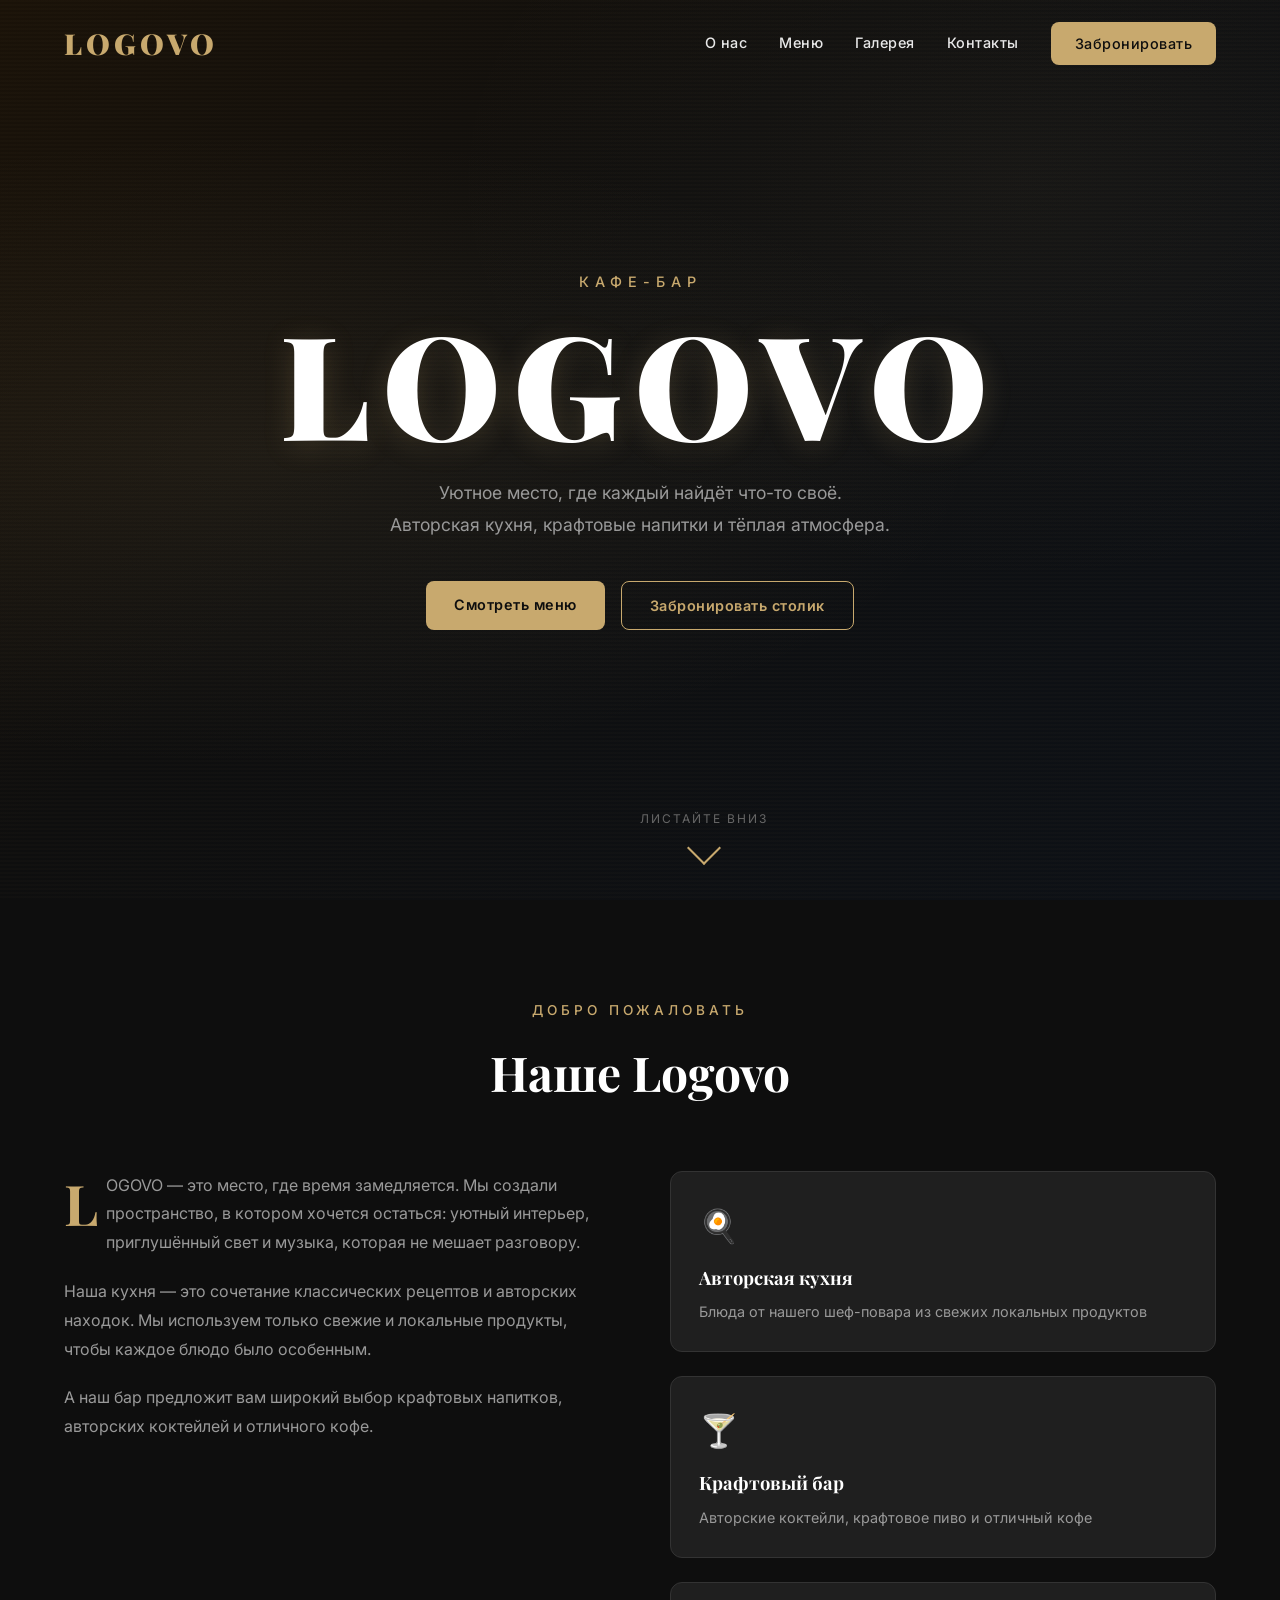
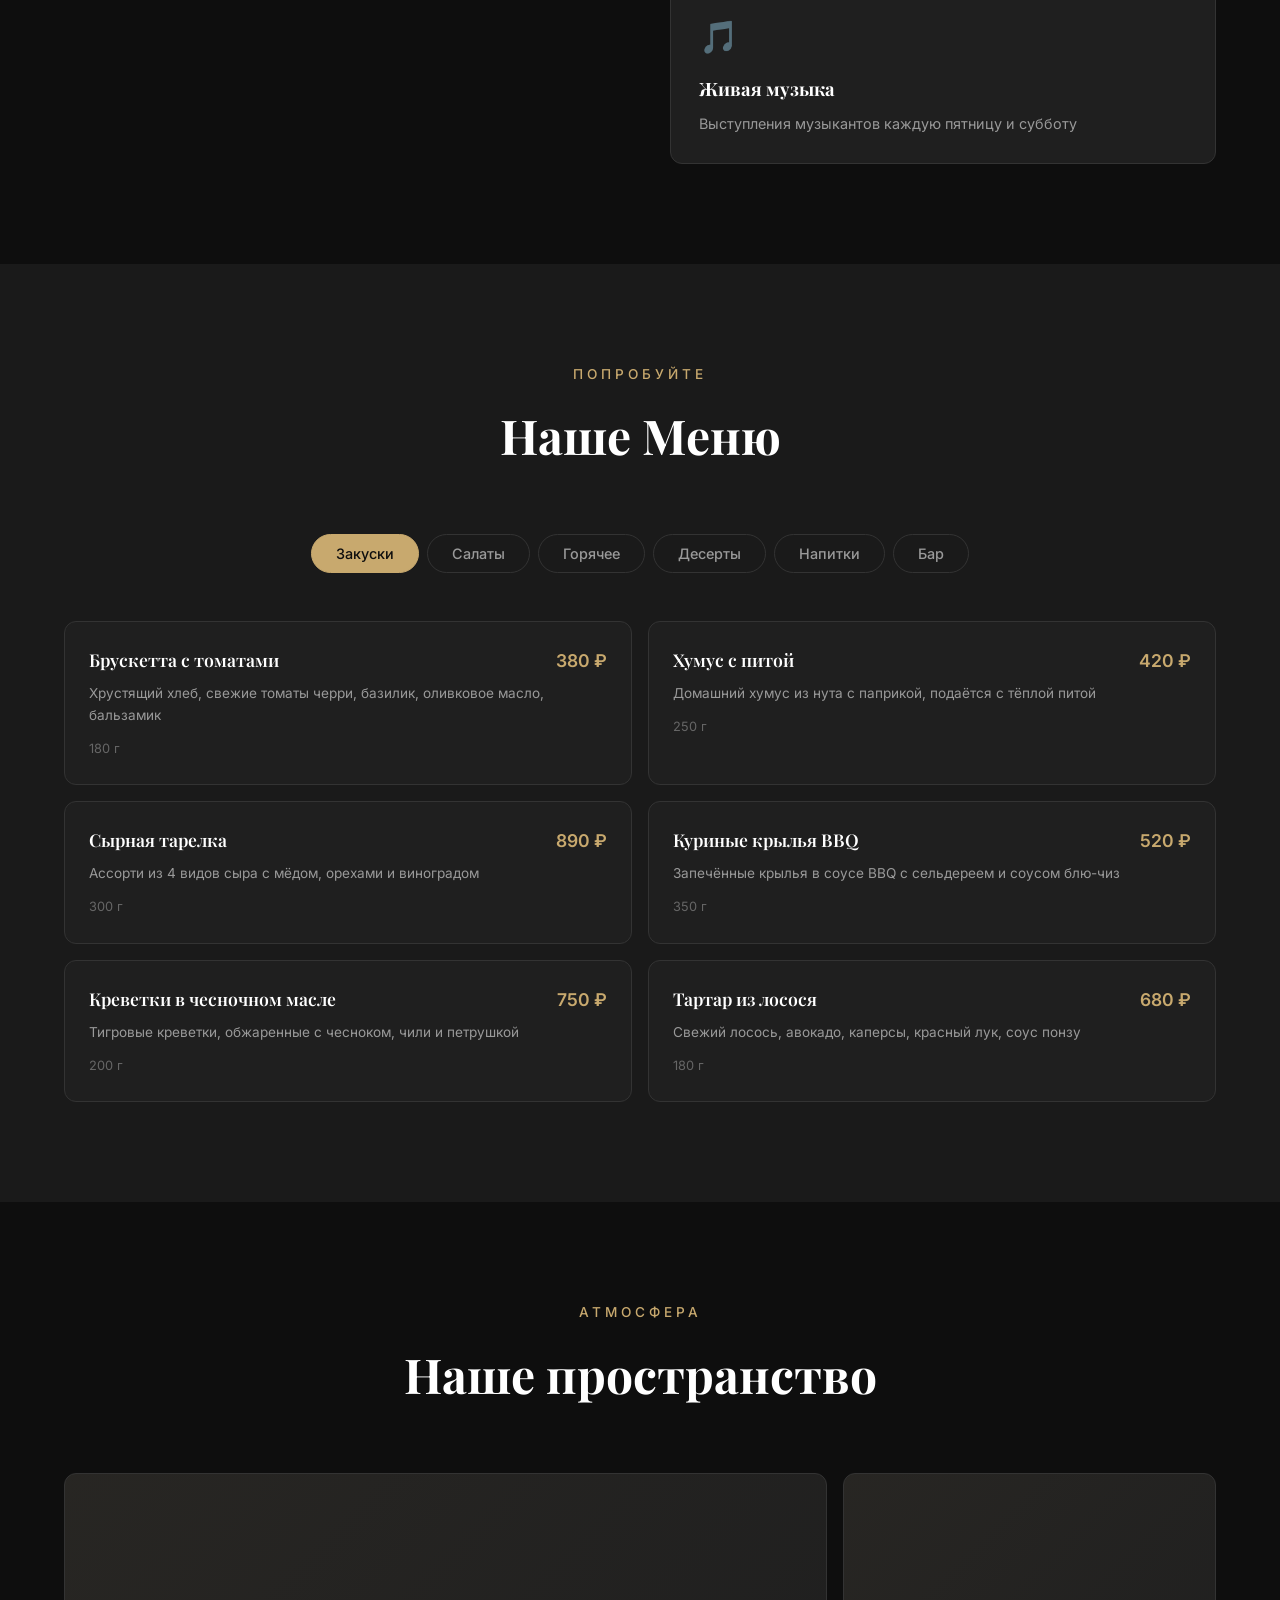
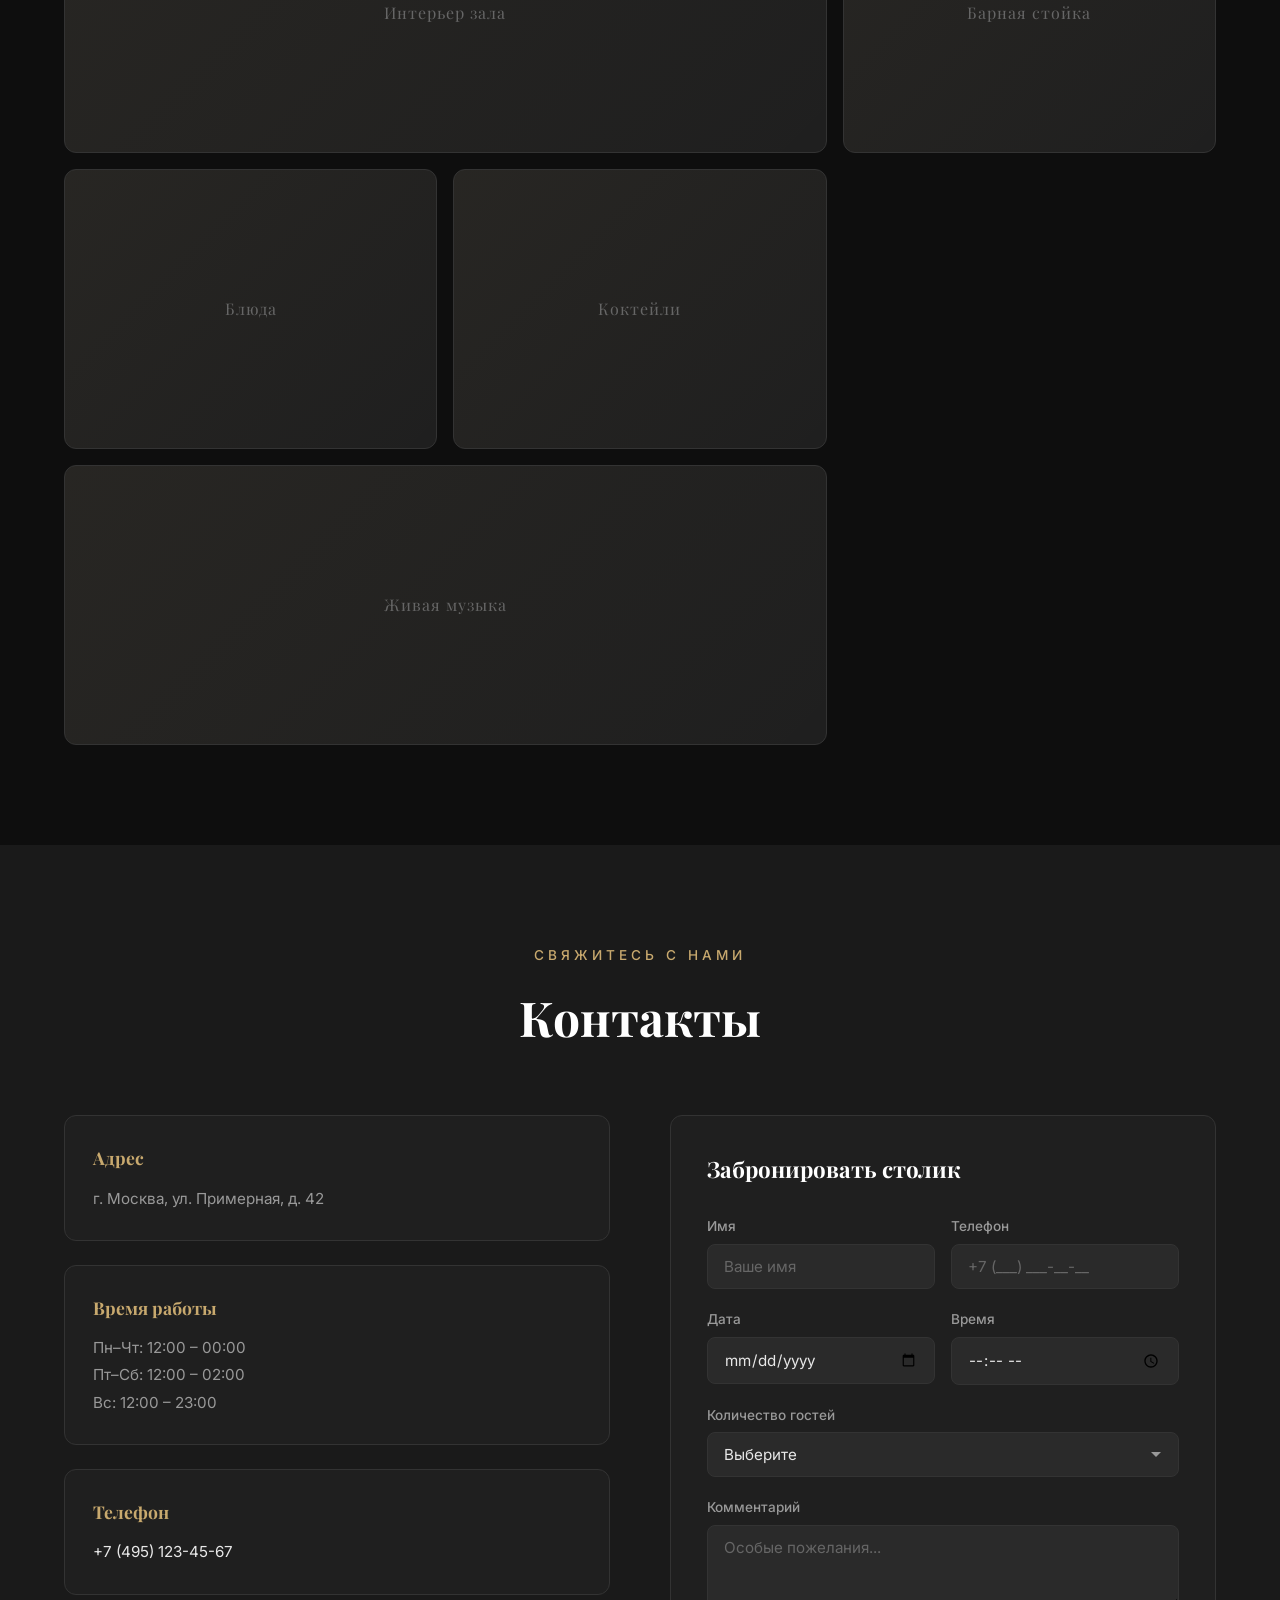
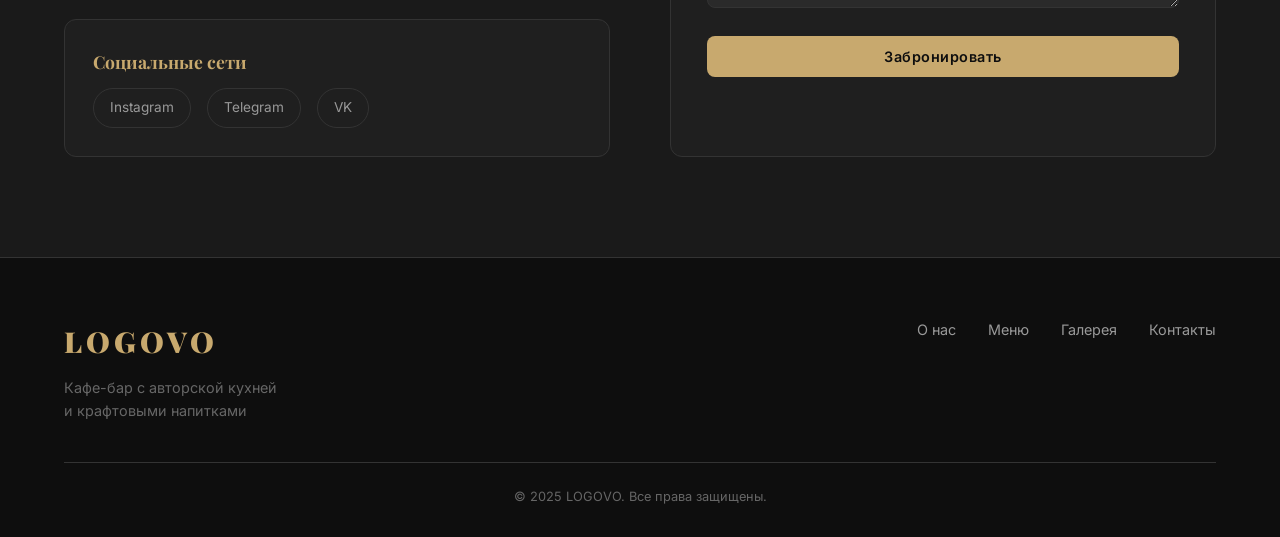
==== index.html @ 8e081f43 "feat: create LOGOVO cafe-bar website with menu Co-Authored-By: Devin AI <158243242+devin-ai-integrat" ====
<!DOCTYPE html>
<html lang="ru">
<head>
    <meta charset="UTF-8">
    <meta name="viewport" content="width=device-width, initial-scale=1.0">
    <title>LOGOVO — Кафе-бар</title>
    <meta name="description" content="LOGOVO — уютный кафе-бар с авторской кухней и крафтовыми напитками. Забронируйте столик прямо сейчас.">
    <link rel="preconnect" href="https://fonts.googleapis.com">
    <link rel="preconnect" href="https://fonts.gstatic.com" crossorigin>
    <link href="https://fonts.googleapis.com/css2?family=Playfair+Display:wght@400;700;900&family=Inter:wght@300;400;500;600&display=swap" rel="stylesheet">
    <link rel="stylesheet" href="styles.css">
</head>
<body>
    <!-- Navigation -->
    <nav class="navbar" id="navbar">
        <div class="container nav-container">
            <a href="#" class="logo">LOGOVO</a>
            <button class="nav-toggle" id="navToggle" aria-label="Открыть меню">
                <span></span>
                <span></span>
                <span></span>
            </button>
            <ul class="nav-links" id="navLinks">
                <li><a href="#about">О нас</a></li>
                <li><a href="#menu">Меню</a></li>
                <li><a href="#gallery">Галерея</a></li>
                <li><a href="#contact">Контакты</a></li>
                <li><a href="#contact" class="btn btn-nav">Забронировать</a></li>
            </ul>
        </div>
    </nav>

    <!-- Hero Section -->
    <section class="hero" id="hero">
        <div class="hero-overlay"></div>
        <div class="container hero-content">
            <p class="hero-subtitle">Кафе-бар</p>
            <h1 class="hero-title">LOGOVO</h1>
            <p class="hero-desc">Уютное место, где каждый найдёт что-то своё.<br>Авторская кухня, крафтовые напитки и тёплая атмосфера.</p>
            <div class="hero-actions">
                <a href="#menu" class="btn btn-primary">Смотреть меню</a>
                <a href="#contact" class="btn btn-outline">Забронировать столик</a>
            </div>
        </div>
        <div class="hero-scroll">
            <span>Листайте вниз</span>
            <div class="scroll-arrow"></div>
        </div>
    </section>

    <!-- About Section -->
    <section class="section about" id="about">
        <div class="container">
            <div class="section-header">
                <p class="section-label">Добро пожаловать</p>
                <h2 class="section-title">Наше Logovo</h2>
            </div>
            <div class="about-grid">
                <div class="about-text">
                    <p>LOGOVO — это место, где время замедляется. Мы создали пространство, в котором хочется остаться: уютный интерьер, приглушённый свет и музыка, которая не мешает разговору.</p>
                    <p>Наша кухня — это сочетание классических рецептов и авторских находок. Мы используем только свежие и локальные продукты, чтобы каждое блюдо было особенным.</p>
                    <p>А наш бар предложит вам широкий выбор крафтовых напитков, авторских коктейлей и отличного кофе.</p>
                </div>
                <div class="about-features">
                    <div class="feature">
                        <div class="feature-icon">🍳</div>
                        <h3>Авторская кухня</h3>
                        <p>Блюда от нашего шеф-повара из свежих локальных продуктов</p>
                    </div>
                    <div class="feature">
                        <div class="feature-icon">🍸</div>
                        <h3>Крафтовый бар</h3>
                        <p>Авторские коктейли, крафтовое пиво и отличный кофе</p>
                    </div>
                    <div class="feature">
                        <div class="feature-icon">🎵</div>
                        <h3>Живая музыка</h3>
                        <p>Выступления музыкантов каждую пятницу и субботу</p>
                    </div>
                </div>
            </div>
        </div>
    </section>

    <!-- Menu Section -->
    <section class="section menu" id="menu">
        <div class="container">
            <div class="section-header">
                <p class="section-label">Попробуйте</p>
                <h2 class="section-title">Наше Меню</h2>
            </div>

            <!-- Menu Tabs -->
            <div class="menu-tabs">
                <button class="menu-tab active" data-category="starters">Закуски</button>
                <button class="menu-tab" data-category="salads">Салаты</button>
                <button class="menu-tab" data-category="main">Горячее</button>
                <button class="menu-tab" data-category="desserts">Десерты</button>
                <button class="menu-tab" data-category="drinks">Напитки</button>
                <button class="menu-tab" data-category="bar">Бар</button>
            </div>

            <!-- Menu Content -->
            <div class="menu-content">
                <!-- Starters -->
                <div class="menu-category active" id="starters">
                    <div class="menu-grid">
                        <div class="menu-item">
                            <div class="menu-item-header">
                                <h3 class="menu-item-name">Брускетта с томатами</h3>
                                <span class="menu-item-price">380 ₽</span>
                            </div>
                            <p class="menu-item-desc">Хрустящий хлеб, свежие томаты черри, базилик, оливковое масло, бальзамик</p>
                            <span class="menu-item-weight">180 г</span>
                        </div>
                        <div class="menu-item">
                            <div class="menu-item-header">
                                <h3 class="menu-item-name">Хумус с питой</h3>
                                <span class="menu-item-price">420 ₽</span>
                            </div>
                            <p class="menu-item-desc">Домашний хумус из нута с паприкой, подаётся с тёплой питой</p>
                            <span class="menu-item-weight">250 г</span>
                        </div>
                        <div class="menu-item">
                            <div class="menu-item-header">
                                <h3 class="menu-item-name">Сырная тарелка</h3>
                                <span class="menu-item-price">890 ₽</span>
                            </div>
                            <p class="menu-item-desc">Ассорти из 4 видов сыра с мёдом, орехами и виноградом</p>
                            <span class="menu-item-weight">300 г</span>
                        </div>
                        <div class="menu-item">
                            <div class="menu-item-header">
                                <h3 class="menu-item-name">Куриные крылья BBQ</h3>
                                <span class="menu-item-price">520 ₽</span>
                            </div>
                            <p class="menu-item-desc">Запечённые крылья в соусе BBQ с сельдереем и соусом блю-чиз</p>
                            <span class="menu-item-weight">350 г</span>
                        </div>
                        <div class="menu-item">
                            <div class="menu-item-header">
                                <h3 class="menu-item-name">Креветки в чесночном масле</h3>
                                <span class="menu-item-price">750 ₽</span>
                            </div>
                            <p class="menu-item-desc">Тигровые креветки, обжаренные с чесноком, чили и петрушкой</p>
                            <span class="menu-item-weight">200 г</span>
                        </div>
                        <div class="menu-item">
                            <div class="menu-item-header">
                                <h3 class="menu-item-name">Тартар из лосося</h3>
                                <span class="menu-item-price">680 ₽</span>
                            </div>
                            <p class="menu-item-desc">Свежий лосось, авокадо, каперсы, красный лук, соус понзу</p>
                            <span class="menu-item-weight">180 г</span>
                        </div>
                    </div>
                </div>

                <!-- Salads -->
                <div class="menu-category" id="salads">
                    <div class="menu-grid">
                        <div class="menu-item">
                            <div class="menu-item-header">
                                <h3 class="menu-item-name">Цезарь с курицей</h3>
                                <span class="menu-item-price">520 ₽</span>
                            </div>
                            <p class="menu-item-desc">Романо, куриное филе гриль, пармезан, гренки, соус цезарь</p>
                            <span class="menu-item-weight">280 г</span>
                        </div>
                        <div class="menu-item">
                            <div class="menu-item-header">
                                <h3 class="menu-item-name">Греческий салат</h3>
                                <span class="menu-item-price">450 ₽</span>
                            </div>
                            <p class="menu-item-desc">Свежие овощи, маслины, фета, оливковое масло, орегано</p>
                            <span class="menu-item-weight">300 г</span>
                        </div>
                        <div class="menu-item">
                            <div class="menu-item-header">
                                <h3 class="menu-item-name">Тёплый салат с говядиной</h3>
                                <span class="menu-item-price">650 ₽</span>
                            </div>
                            <p class="menu-item-desc">Ростбиф, микс салатов, томаты черри, пармезан, бальзамик</p>
                            <span class="menu-item-weight">290 г</span>
                        </div>
                        <div class="menu-item">
                            <div class="menu-item-header">
                                <h3 class="menu-item-name">Салат с тунцом</h3>
                                <span class="menu-item-price">580 ₽</span>
                            </div>
                            <p class="menu-item-desc">Тунец, авокадо, микс салатов, яйцо, кунжутная заправка</p>
                            <span class="menu-item-weight">270 г</span>
                        </div>
                    </div>
                </div>

                <!-- Main Courses -->
                <div class="menu-category" id="main">
                    <div class="menu-grid">
                        <div class="menu-item">
                            <div class="menu-item-header">
                                <h3 class="menu-item-name">Стейк Рибай</h3>
                                <span class="menu-item-price">1890 ₽</span>
                            </div>
                            <p class="menu-item-desc">Мраморная говядина, картофель гратен, соус из зелёного перца</p>
                            <span class="menu-item-weight">350 г</span>
                        </div>
                        <div class="menu-item">
                            <div class="menu-item-header">
                                <h3 class="menu-item-name">Паста Карбонара</h3>
                                <span class="menu-item-price">580 ₽</span>
                            </div>
                            <p class="menu-item-desc">Спагетти, гуанчиале, яичный желток, пекорино романо, чёрный перец</p>
                            <span class="menu-item-weight">320 г</span>
                        </div>
                        <div class="menu-item">
                            <div class="menu-item-header">
                                <h3 class="menu-item-name">Бургер LOGOVO</h3>
                                <span class="menu-item-price">720 ₽</span>
                            </div>
                            <p class="menu-item-desc">Говяжья котлета, чеддер, бекон, карамелизированный лук, фирменный соус, картофель фри</p>
                            <span class="menu-item-weight">400 г</span>
                        </div>
                        <div class="menu-item">
                            <div class="menu-item-header">
                                <h3 class="menu-item-name">Лосось на гриле</h3>
                                <span class="menu-item-price">980 ₽</span>
                            </div>
                            <p class="menu-item-desc">Филе лосося, овощи гриль, лимонно-укропный соус</p>
                            <span class="menu-item-weight">300 г</span>
                        </div>
                        <div class="menu-item">
                            <div class="menu-item-header">
                                <h3 class="menu-item-name">Том Ям с креветками</h3>
                                <span class="menu-item-price">650 ₽</span>
                            </div>
                            <p class="menu-item-desc">Тайский острый суп с тигровыми креветками, грибами и кокосовым молоком</p>
                            <span class="menu-item-weight">350 мл</span>
                        </div>
                        <div class="menu-item">
                            <div class="menu-item-header">
                                <h3 class="menu-item-name">Ризотто с грибами</h3>
                                <span class="menu-item-price">620 ₽</span>
                            </div>
                            <p class="menu-item-desc">Рис арборио, белые грибы, пармезан, трюфельное масло</p>
                            <span class="menu-item-weight">300 г</span>
                        </div>
                    </div>
                </div>

                <!-- Desserts -->
                <div class="menu-category" id="desserts">
                    <div class="menu-grid">
                        <div class="menu-item">
                            <div class="menu-item-header">
                                <h3 class="menu-item-name">Тирамису</h3>
                                <span class="menu-item-price">420 ₽</span>
                            </div>
                            <p class="menu-item-desc">Классический итальянский десерт с маскарпоне и кофе</p>
                            <span class="menu-item-weight">180 г</span>
                        </div>
                        <div class="menu-item">
                            <div class="menu-item-header">
                                <h3 class="menu-item-name">Чизкейк Нью-Йорк</h3>
                                <span class="menu-item-price">450 ₽</span>
                            </div>
                            <p class="menu-item-desc">Нежный сливочный чизкейк с ягодным соусом</p>
                            <span class="menu-item-weight">200 г</span>
                        </div>
                        <div class="menu-item">
                            <div class="menu-item-header">
                                <h3 class="menu-item-name">Шоколадный фондан</h3>
                                <span class="menu-item-price">480 ₽</span>
                            </div>
                            <p class="menu-item-desc">Тёплый шоколадный кекс с жидкой начинкой, ванильное мороженое</p>
                            <span class="menu-item-weight">220 г</span>
                        </div>
                        <div class="menu-item">
                            <div class="menu-item-header">
                                <h3 class="menu-item-name">Крем-брюле</h3>
                                <span class="menu-item-price">380 ₽</span>
                            </div>
                            <p class="menu-item-desc">Классический французский десерт с карамельной корочкой</p>
                            <span class="menu-item-weight">150 г</span>
                        </div>
                    </div>
                </div>

                <!-- Drinks -->
                <div class="menu-category" id="drinks">
                    <div class="menu-grid">
                        <div class="menu-item">
                            <div class="menu-item-header">
                                <h3 class="menu-item-name">Эспрессо</h3>
                                <span class="menu-item-price">180 ₽</span>
                            </div>
                            <p class="menu-item-desc">Классический эспрессо из зёрен specialty класса</p>
                            <span class="menu-item-weight">30 мл</span>
                        </div>
                        <div class="menu-item">
                            <div class="menu-item-header">
                                <h3 class="menu-item-name">Капучино</h3>
                                <span class="menu-item-price">280 ₽</span>
                            </div>
                            <p class="menu-item-desc">Эспрессо с нежной молочной пенкой</p>
                            <span class="menu-item-weight">250 мл</span>
                        </div>
                        <div class="menu-item">
                            <div class="menu-item-header">
                                <h3 class="menu-item-name">Раф лавандовый</h3>
                                <span class="menu-item-price">350 ₽</span>
                            </div>
                            <p class="menu-item-desc">Авторский раф с лавандовым сиропом и сливками</p>
                            <span class="menu-item-weight">300 мл</span>
                        </div>
                        <div class="menu-item">
                            <div class="menu-item-header">
                                <h3 class="menu-item-name">Матча Латте</h3>
                                <span class="menu-item-price">320 ₽</span>
                            </div>
                            <p class="menu-item-desc">Японский матча на овсяном молоке</p>
                            <span class="menu-item-weight">300 мл</span>
                        </div>
                        <div class="menu-item">
                            <div class="menu-item-header">
                                <h3 class="menu-item-name">Свежевыжатый сок</h3>
                                <span class="menu-item-price">350 ₽</span>
                            </div>
                            <p class="menu-item-desc">Апельсин / яблоко / морковь / грейпфрут</p>
                            <span class="menu-item-weight">300 мл</span>
                        </div>
                        <div class="menu-item">
                            <div class="menu-item-header">
                                <h3 class="menu-item-name">Домашний лимонад</h3>
                                <span class="menu-item-price">320 ₽</span>
                            </div>
                            <p class="menu-item-desc">Классический / манго-маракуйя / клубника-базилик</p>
                            <span class="menu-item-weight">400 мл</span>
                        </div>
                    </div>
                </div>

                <!-- Bar -->
                <div class="menu-category" id="bar">
                    <div class="menu-grid">
                        <div class="menu-item">
                            <div class="menu-item-header">
                                <h3 class="menu-item-name">Апероль Шприц</h3>
                                <span class="menu-item-price">550 ₽</span>
                            </div>
                            <p class="menu-item-desc">Апероль, просекко, содовая, долька апельсина</p>
                            <span class="menu-item-weight">300 мл</span>
                        </div>
                        <div class="menu-item">
                            <div class="menu-item-header">
                                <h3 class="menu-item-name">Негрони</h3>
                                <span class="menu-item-price">620 ₽</span>
                            </div>
                            <p class="menu-item-desc">Джин, кампари, красный вермут</p>
                            <span class="menu-item-weight">150 мл</span>
                        </div>
                        <div class="menu-item">
                            <div class="menu-item-header">
                                <h3 class="menu-item-name">LOGOVO Special</h3>
                                <span class="menu-item-price">680 ₽</span>
                            </div>
                            <p class="menu-item-desc">Авторский коктейль: бурбон, вишнёвый ликёр, биттер, апельсиновая цедра</p>
                            <span class="menu-item-weight">200 мл</span>
                        </div>
                        <div class="menu-item">
                            <div class="menu-item-header">
                                <h3 class="menu-item-name">Мохито</h3>
                                <span class="menu-item-price">520 ₽</span>
                            </div>
                            <p class="menu-item-desc">Белый ром, лайм, мята, тростниковый сахар, содовая</p>
                            <span class="menu-item-weight">350 мл</span>
                        </div>
                        <div class="menu-item">
                            <div class="menu-item-header">
                                <h3 class="menu-item-name">Крафтовое пиво (0.5 л)</h3>
                                <span class="menu-item-price">450 ₽</span>
                            </div>
                            <p class="menu-item-desc">IPA / Stout / Wheat — спрашивайте у бармена о наличии</p>
                            <span class="menu-item-weight">500 мл</span>
                        </div>
                        <div class="menu-item">
                            <div class="menu-item-header">
                                <h3 class="menu-item-name">Вино (бокал)</h3>
                                <span class="menu-item-price">от 400 ₽</span>
                            </div>
                            <p class="menu-item-desc">Красное / Белое / Розе — подробная карта вин у официанта</p>
                            <span class="menu-item-weight">150 мл</span>
                        </div>
                    </div>
                </div>
            </div>
        </div>
    </section>

    <!-- Gallery Section -->
    <section class="section gallery" id="gallery">
        <div class="container">
            <div class="section-header">
                <p class="section-label">Атмосфера</p>
                <h2 class="section-title">Наше пространство</h2>
            </div>
            <div class="gallery-grid">
                <div class="gallery-item gallery-item-large">
                    <div class="gallery-placeholder">
                        <span>Интерьер зала</span>
                    </div>
                </div>
                <div class="gallery-item">
                    <div class="gallery-placeholder">
                        <span>Барная стойка</span>
                    </div>
                </div>
                <div class="gallery-item">
                    <div class="gallery-placeholder">
                        <span>Блюда</span>
                    </div>
                </div>
                <div class="gallery-item">
                    <div class="gallery-placeholder">
                        <span>Коктейли</span>
                    </div>
                </div>
                <div class="gallery-item gallery-item-large">
                    <div class="gallery-placeholder">
                        <span>Живая музыка</span>
                    </div>
                </div>
            </div>
        </div>
    </section>

    <!-- Contact Section -->
    <section class="section contact" id="contact">
        <div class="container">
            <div class="section-header">
                <p class="section-label">Свяжитесь с нами</p>
                <h2 class="section-title">Контакты</h2>
            </div>
            <div class="contact-grid">
                <div class="contact-info">
                    <div class="contact-card">
                        <h3>Адрес</h3>
                        <p>г. Москва, ул. Примерная, д. 42</p>
                    </div>
                    <div class="contact-card">
                        <h3>Время работы</h3>
                        <p>Пн–Чт: 12:00 – 00:00</p>
                        <p>Пт–Сб: 12:00 – 02:00</p>
                        <p>Вс: 12:00 – 23:00</p>
                    </div>
                    <div class="contact-card">
                        <h3>Телефон</h3>
                        <p><a href="tel:+74951234567">+7 (495) 123-45-67</a></p>
                    </div>
                    <div class="contact-card">
                        <h3>Социальные сети</h3>
                        <div class="social-links">
                            <a href="#" class="social-link">Instagram</a>
                            <a href="#" class="social-link">Telegram</a>
                            <a href="#" class="social-link">VK</a>
                        </div>
                    </div>
                </div>
                <div class="contact-form-wrapper">
                    <h3>Забронировать столик</h3>
                    <form class="contact-form" id="bookingForm">
                        <div class="form-row">
                            <div class="form-group">
                                <label for="name">Имя</label>
                                <input type="text" id="name" name="name" required placeholder="Ваше имя">
                            </div>
                            <div class="form-group">
                                <label for="phone">Телефон</label>
                                <input type="tel" id="phone" name="phone" required placeholder="+7 (___) ___-__-__">
                            </div>
                        </div>
                        <div class="form-row">
                            <div class="form-group">
                                <label for="date">Дата</label>
                                <input type="date" id="date" name="date" required>
                            </div>
                            <div class="form-group">
                                <label for="time">Время</label>
                                <input type="time" id="time" name="time" required>
                            </div>
                        </div>
                        <div class="form-group">
                            <label for="guests">Количество гостей</label>
                            <select id="guests" name="guests" required>
                                <option value="">Выберите</option>
                                <option value="1">1 гость</option>
                                <option value="2">2 гостя</option>
                                <option value="3">3 гостя</option>
                                <option value="4">4 гостя</option>
                                <option value="5">5 гостей</option>
                                <option value="6">6 гостей</option>
                                <option value="7+">7 и более</option>
                            </select>
                        </div>
                        <div class="form-group">
                            <label for="comment">Комментарий</label>
                            <textarea id="comment" name="comment" rows="3" placeholder="Особые пожелания..."></textarea>
                        </div>
                        <button type="submit" class="btn btn-primary btn-full">Забронировать</button>
                    </form>
                </div>
            </div>
        </div>
    </section>

    <!-- Footer -->
    <footer class="footer">
        <div class="container">
            <div class="footer-content">
                <div class="footer-brand">
                    <a href="#" class="logo">LOGOVO</a>
                    <p>Кафе-бар с авторской кухней<br>и крафтовыми напитками</p>
                </div>
                <div class="footer-links">
                    <a href="#about">О нас</a>
                    <a href="#menu">Меню</a>
                    <a href="#gallery">Галерея</a>
                    <a href="#contact">Контакты</a>
                </div>
            </div>
            <div class="footer-bottom">
                <p>&copy; 2025 LOGOVO. Все права защищены.</p>
            </div>
        </div>
    </footer>

    <script src="script.js"></script>
</body>
</html>
---- styles.css ----
/* ============================
   LOGOVO Cafe-Bar — Styles
   ============================ */

/* CSS Custom Properties */
:root {
    --color-bg: #0e0e0e;
    --color-bg-light: #1a1a1a;
    --color-bg-card: #1f1f1f;
    --color-surface: #2a2a2a;
    --color-primary: #c8a96e;
    --color-primary-dark: #b08d4e;
    --color-primary-light: #dfc392;
    --color-text: #e8e8e8;
    --color-text-muted: #999;
    --color-text-dim: #666;
    --color-border: #333;
    --color-white: #fff;
    --color-accent: #d4a853;

    --font-display: 'Playfair Display', Georgia, serif;
    --font-body: 'Inter', -apple-system, BlinkMacSystemFont, sans-serif;

    --radius-sm: 4px;
    --radius-md: 8px;
    --radius-lg: 12px;
    --radius-xl: 20px;

    --shadow-sm: 0 2px 8px rgba(0, 0, 0, 0.3);
    --shadow-md: 0 4px 20px rgba(0, 0, 0, 0.4);
    --shadow-lg: 0 8px 40px rgba(0, 0, 0, 0.5);

    --transition: 0.3s ease;
    --container-width: 1200px;
}

/* Reset */
*,
*::before,
*::after {
    margin: 0;
    padding: 0;
    box-sizing: border-box;
}

html {
    scroll-behavior: smooth;
    font-size: 16px;
}

body {
    font-family: var(--font-body);
    background-color: var(--color-bg);
    color: var(--color-text);
    line-height: 1.6;
    -webkit-font-smoothing: antialiased;
    -moz-osx-font-smoothing: grayscale;
    overflow-x: hidden;
}

a {
    color: var(--color-primary);
    text-decoration: none;
    transition: color var(--transition);
}

a:hover {
    color: var(--color-primary-light);
}

img {
    max-width: 100%;
    display: block;
}

/* Container */
.container {
    max-width: var(--container-width);
    margin: 0 auto;
    padding: 0 24px;
}

/* ============================
   NAVBAR
   ============================ */
.navbar {
    position: fixed;
    top: 0;
    left: 0;
    right: 0;
    z-index: 1000;
    padding: 20px 0;
    transition: all var(--transition);
}

.navbar.scrolled {
    background: rgba(14, 14, 14, 0.95);
    backdrop-filter: blur(20px);
    padding: 12px 0;
    box-shadow: 0 2px 20px rgba(0, 0, 0, 0.5);
}

.nav-container {
    display: flex;
    align-items: center;
    justify-content: space-between;
}

.logo {
    font-family: var(--font-display);
    font-size: 1.8rem;
    font-weight: 900;
    color: var(--color-primary);
    letter-spacing: 4px;
    text-transform: uppercase;
}

.logo:hover {
    color: var(--color-primary-light);
}

.nav-links {
    display: flex;
    align-items: center;
    gap: 32px;
    list-style: none;
}

.nav-links a {
    font-size: 0.9rem;
    font-weight: 500;
    color: var(--color-text);
    letter-spacing: 0.5px;
    position: relative;
}

.nav-links a:not(.btn)::after {
    content: '';
    position: absolute;
    bottom: -4px;
    left: 0;
    width: 0;
    height: 2px;
    background: var(--color-primary);
    transition: width var(--transition);
}

.nav-links a:not(.btn):hover::after {
    width: 100%;
}

.nav-links a:not(.btn):hover {
    color: var(--color-primary);
}

.nav-toggle {
    display: none;
    flex-direction: column;
    gap: 5px;
    background: none;
    border: none;
    cursor: pointer;
    padding: 4px;
}

.nav-toggle span {
    width: 24px;
    height: 2px;
    background: var(--color-text);
    transition: all var(--transition);
}

/* ============================
   BUTTONS
   ============================ */
.btn {
    display: inline-block;
    padding: 12px 28px;
    font-family: var(--font-body);
    font-size: 0.9rem;
    font-weight: 600;
    letter-spacing: 0.5px;
    border-radius: var(--radius-md);
    cursor: pointer;
    transition: all var(--transition);
    border: none;
    text-align: center;
}

.btn-primary {
    background: var(--color-primary);
    color: var(--color-bg);
}

.btn-primary:hover {
    background: var(--color-primary-light);
    color: var(--color-bg);
    transform: translateY(-2px);
    box-shadow: 0 4px 20px rgba(200, 169, 110, 0.3);
}

.btn-outline {
    background: transparent;
    color: var(--color-primary);
    border: 1.5px solid var(--color-primary);
}

.btn-outline:hover {
    background: var(--color-primary);
    color: var(--color-bg);
    transform: translateY(-2px);
}

.btn-nav {
    padding: 10px 24px;
    background: var(--color-primary);
    color: var(--color-bg) !important;
    border-radius: var(--radius-md);
}

.btn-nav:hover {
    background: var(--color-primary-light);
    color: var(--color-bg) !important;
}

.btn-nav::after {
    display: none !important;
}

.btn-full {
    width: 100%;
}

/* ============================
   HERO
   ============================ */
.hero {
    position: relative;
    min-height: 100vh;
    display: flex;
    align-items: center;
    justify-content: center;
    background: linear-gradient(135deg, #1a1208 0%, #0e0e0e 40%, #0d1117 100%);
    overflow: hidden;
}

.hero::before {
    content: '';
    position: absolute;
    top: 0;
    left: 0;
    right: 0;
    bottom: 0;
    background:
        radial-gradient(ellipse at 20% 50%, rgba(200, 169, 110, 0.08) 0%, transparent 50%),
        radial-gradient(ellipse at 80% 20%, rgba(200, 169, 110, 0.05) 0%, transparent 40%);
    pointer-events: none;
}

.hero-overlay {
    position: absolute;
    inset: 0;
    background: repeating-linear-gradient(
        0deg,
        transparent,
        transparent 2px,
        rgba(200, 169, 110, 0.02) 2px,
        rgba(200, 169, 110, 0.02) 4px
    );
    pointer-events: none;
}

.hero-content {
    position: relative;
    text-align: center;
    z-index: 2;
}

.hero-subtitle {
    font-family: var(--font-body);
    font-size: 0.9rem;
    font-weight: 500;
    color: var(--color-primary);
    letter-spacing: 6px;
    text-transform: uppercase;
    margin-bottom: 16px;
    opacity: 0;
    animation: fadeInUp 0.8s ease 0.3s forwards;
}

.hero-title {
    font-family: var(--font-display);
    font-size: clamp(4rem, 12vw, 9rem);
    font-weight: 900;
    color: var(--color-white);
    letter-spacing: 12px;
    line-height: 1;
    margin-bottom: 24px;
    text-shadow: 0 4px 30px rgba(200, 169, 110, 0.2);
    opacity: 0;
    animation: fadeInUp 0.8s ease 0.5s forwards;
}

.hero-desc {
    font-size: 1.1rem;
    color: var(--color-text-muted);
    max-width: 560px;
    margin: 0 auto 40px;
    line-height: 1.8;
    opacity: 0;
    animation: fadeInUp 0.8s ease 0.7s forwards;
}

.hero-actions {
    display: flex;
    gap: 16px;
    justify-content: center;
    flex-wrap: wrap;
    opacity: 0;
    animation: fadeInUp 0.8s ease 0.9s forwards;
}

.hero-scroll {
    position: absolute;
    bottom: 40px;
    left: 50%;
    transform: translateX(-50%);
    text-align: center;
    z-index: 2;
    opacity: 0;
    animation: fadeInUp 0.8s ease 1.2s forwards;
}

.hero-scroll span {
    font-size: 0.75rem;
    color: var(--color-text-dim);
    letter-spacing: 2px;
    text-transform: uppercase;
    display: block;
    margin-bottom: 8px;
}

.scroll-arrow {
    width: 24px;
    height: 24px;
    margin: 0 auto;
    border-right: 2px solid var(--color-primary);
    border-bottom: 2px solid var(--color-primary);
    transform: rotate(45deg);
    animation: bounce 2s infinite;
}

@keyframes bounce {
    0%, 20%, 50%, 80%, 100% { transform: rotate(45deg) translateY(0); }
    40% { transform: rotate(45deg) translateY(8px); }
    60% { transform: rotate(45deg) translateY(4px); }
}

@keyframes fadeInUp {
    from {
        opacity: 0;
        transform: translateY(30px);
    }
    to {
        opacity: 1;
        transform: translateY(0);
    }
}

/* ============================
   SECTIONS
   ============================ */
.section {
    padding: 100px 0;
}

.section-header {
    text-align: center;
    margin-bottom: 60px;
}

.section-label {
    font-size: 0.85rem;
    font-weight: 500;
    color: var(--color-primary);
    letter-spacing: 4px;
    text-transform: uppercase;
    margin-bottom: 12px;
}

.section-title {
    font-family: var(--font-display);
    font-size: clamp(2rem, 5vw, 3rem);
    font-weight: 700;
    color: var(--color-white);
}

/* ============================
   ABOUT
   ============================ */
.about {
    background: var(--color-bg);
}

.about-grid {
    display: grid;
    grid-template-columns: 1fr 1fr;
    gap: 60px;
    align-items: start;
}

.about-text p {
    color: var(--color-text-muted);
    margin-bottom: 20px;
    font-size: 1rem;
    line-height: 1.8;
}

.about-text p:first-child::first-letter {
    font-family: var(--font-display);
    font-size: 3.5rem;
    font-weight: 700;
    color: var(--color-primary);
    float: left;
    line-height: 1;
    margin-right: 8px;
    margin-top: 4px;
}

.about-features {
    display: flex;
    flex-direction: column;
    gap: 24px;
}

.feature {
    background: var(--color-bg-card);
    border: 1px solid var(--color-border);
    border-radius: var(--radius-lg);
    padding: 28px;
    transition: all var(--transition);
}

.feature:hover {
    border-color: var(--color-primary);
    transform: translateY(-4px);
    box-shadow: var(--shadow-md);
}

.feature-icon {
    font-size: 2rem;
    margin-bottom: 12px;
}

.feature h3 {
    font-family: var(--font-display);
    font-size: 1.15rem;
    color: var(--color-white);
    margin-bottom: 8px;
}

.feature p {
    font-size: 0.9rem;
    color: var(--color-text-muted);
}

/* ============================
   MENU
   ============================ */
.menu {
    background: var(--color-bg-light);
}

.menu-tabs {
    display: flex;
    justify-content: center;
    gap: 8px;
    flex-wrap: wrap;
    margin-bottom: 48px;
}

.menu-tab {
    padding: 10px 24px;
    font-family: var(--font-body);
    font-size: 0.9rem;
    font-weight: 500;
    color: var(--color-text-muted);
    background: transparent;
    border: 1.5px solid var(--color-border);
    border-radius: 100px;
    cursor: pointer;
    transition: all var(--transition);
}

.menu-tab:hover {
    color: var(--color-primary);
    border-color: var(--color-primary);
}

.menu-tab.active {
    background: var(--color-primary);
    color: var(--color-bg);
    border-color: var(--color-primary);
}

.menu-category {
    display: none;
}

.menu-category.active {
    display: block;
    animation: fadeIn 0.4s ease;
}

@keyframes fadeIn {
    from { opacity: 0; transform: translateY(10px); }
    to { opacity: 1; transform: translateY(0); }
}

.menu-grid {
    display: grid;
    grid-template-columns: repeat(2, 1fr);
    gap: 16px;
}

.menu-item {
    background: var(--color-bg-card);
    border: 1px solid var(--color-border);
    border-radius: var(--radius-lg);
    padding: 24px;
    transition: all var(--transition);
}

.menu-item:hover {
    border-color: rgba(200, 169, 110, 0.3);
    box-shadow: var(--shadow-sm);
}

.menu-item-header {
    display: flex;
    align-items: baseline;
    justify-content: space-between;
    gap: 16px;
    margin-bottom: 8px;
}

.menu-item-name {
    font-family: var(--font-display);
    font-size: 1.1rem;
    font-weight: 600;
    color: var(--color-white);
}

.menu-item-price {
    font-size: 1.1rem;
    font-weight: 600;
    color: var(--color-primary);
    white-space: nowrap;
}

.menu-item-desc {
    font-size: 0.85rem;
    color: var(--color-text-muted);
    line-height: 1.6;
    margin-bottom: 8px;
}

.menu-item-weight {
    font-size: 0.8rem;
    color: var(--color-text-dim);
}

/* ============================
   GALLERY
   ============================ */
.gallery {
    background: var(--color-bg);
}

.gallery-grid {
    display: grid;
    grid-template-columns: repeat(3, 1fr);
    gap: 16px;
}

.gallery-item-large {
    grid-column: span 2;
}

.gallery-placeholder {
    width: 100%;
    height: 280px;
    background: var(--color-bg-card);
    border: 1px solid var(--color-border);
    border-radius: var(--radius-lg);
    display: flex;
    align-items: center;
    justify-content: center;
    transition: all var(--transition);
    overflow: hidden;
    position: relative;
}

.gallery-placeholder::before {
    content: '';
    position: absolute;
    inset: 0;
    background: linear-gradient(135deg, rgba(200, 169, 110, 0.05), transparent);
    transition: opacity var(--transition);
}

.gallery-placeholder:hover {
    border-color: var(--color-primary);
    transform: translateY(-4px);
    box-shadow: var(--shadow-md);
}

.gallery-placeholder span {
    font-family: var(--font-display);
    font-size: 1rem;
    color: var(--color-text-dim);
    letter-spacing: 1px;
    z-index: 1;
}

/* ============================
   CONTACT
   ============================ */
.contact {
    background: var(--color-bg-light);
}

.contact-grid {
    display: grid;
    grid-template-columns: 1fr 1fr;
    gap: 60px;
}

.contact-info {
    display: flex;
    flex-direction: column;
    gap: 24px;
}

.contact-card {
    background: var(--color-bg-card);
    border: 1px solid var(--color-border);
    border-radius: var(--radius-lg);
    padding: 28px;
}

.contact-card h3 {
    font-family: var(--font-display);
    font-size: 1.1rem;
    color: var(--color-primary);
    margin-bottom: 12px;
}

.contact-card p {
    color: var(--color-text-muted);
    font-size: 0.95rem;
    line-height: 1.8;
}

.contact-card a {
    color: var(--color-text);
}

.contact-card a:hover {
    color: var(--color-primary);
}

.social-links {
    display: flex;
    gap: 16px;
}

.social-link {
    padding: 8px 16px;
    border: 1px solid var(--color-border);
    border-radius: 100px;
    font-size: 0.85rem;
    color: var(--color-text-muted) !important;
    transition: all var(--transition);
}

.social-link:hover {
    border-color: var(--color-primary);
    color: var(--color-primary) !important;
}

.contact-form-wrapper {
    background: var(--color-bg-card);
    border: 1px solid var(--color-border);
    border-radius: var(--radius-lg);
    padding: 36px;
}

.contact-form-wrapper h3 {
    font-family: var(--font-display);
    font-size: 1.4rem;
    color: var(--color-white);
    margin-bottom: 28px;
}

.form-row {
    display: grid;
    grid-template-columns: 1fr 1fr;
    gap: 16px;
}

.form-group {
    margin-bottom: 20px;
}

.form-group label {
    display: block;
    font-size: 0.85rem;
    font-weight: 500;
    color: var(--color-text-muted);
    margin-bottom: 6px;
}

.form-group input,
.form-group select,
.form-group textarea {
    width: 100%;
    padding: 12px 16px;
    background: var(--color-surface);
    border: 1px solid var(--color-border);
    border-radius: var(--radius-md);
    color: var(--color-text);
    font-family: var(--font-body);
    font-size: 0.95rem;
    transition: border-color var(--transition);
    outline: none;
}

.form-group input::placeholder,
.form-group textarea::placeholder {
    color: var(--color-text-dim);
}

.form-group input:focus,
.form-group select:focus,
.form-group textarea:focus {
    border-color: var(--color-primary);
}

.form-group textarea {
    resize: vertical;
    min-height: 80px;
}

.form-group select {
    appearance: none;
    background-image: url("data:image/svg+xml,%3Csvg xmlns='http://www.w3.org/2000/svg' width='12' height='12' viewBox='0 0 12 12'%3E%3Cpath fill='%23999' d='M6 8L1 3h10z'/%3E%3C/svg%3E");
    background-repeat: no-repeat;
    background-position: right 16px center;
    padding-right: 40px;
}

/* ============================
   FOOTER
   ============================ */
.footer {
    background: var(--color-bg);
    border-top: 1px solid var(--color-border);
    padding: 60px 0 30px;
}

.footer-content {
    display: flex;
    align-items: start;
    justify-content: space-between;
    margin-bottom: 40px;
}

.footer-brand p {
    color: var(--color-text-dim);
    font-size: 0.9rem;
    margin-top: 12px;
    line-height: 1.6;
}

.footer-links {
    display: flex;
    gap: 32px;
}

.footer-links a {
    color: var(--color-text-muted);
    font-size: 0.9rem;
}

.footer-links a:hover {
    color: var(--color-primary);
}

.footer-bottom {
    border-top: 1px solid var(--color-border);
    padding-top: 24px;
    text-align: center;
}

.footer-bottom p {
    font-size: 0.8rem;
    color: var(--color-text-dim);
}

/* ============================
   FORM SUCCESS MESSAGE
   ============================ */
.form-success {
    text-align: center;
    padding: 40px 20px;
}

.form-success h4 {
    font-family: var(--font-display);
    font-size: 1.5rem;
    color: var(--color-primary);
    margin-bottom: 12px;
}

.form-success p {
    color: var(--color-text-muted);
}

/* ============================
   RESPONSIVE
   ============================ */
@media (max-width: 992px) {
    .about-grid {
        grid-template-columns: 1fr;
        gap: 40px;
    }

    .contact-grid {
        grid-template-columns: 1fr;
        gap: 40px;
    }

    .gallery-grid {
        grid-template-columns: repeat(2, 1fr);
    }

    .gallery-item-large {
        grid-column: span 1;
    }
}

@media (max-width: 768px) {
    .nav-toggle {
        display: flex;
    }

    .nav-links {
        position: fixed;
        top: 0;
        right: -100%;
        width: 280px;
        height: 100vh;
        background: var(--color-bg-card);
        flex-direction: column;
        align-items: flex-start;
        padding: 80px 32px 32px;
        gap: 24px;
        transition: right var(--transition);
        box-shadow: var(--shadow-lg);
    }

    .nav-links.open {
        right: 0;
    }

    .menu-grid {
        grid-template-columns: 1fr;
    }

    .form-row {
        grid-template-columns: 1fr;
    }

    .hero-title {
        letter-spacing: 6px;
    }

    .hero-desc {
        font-size: 1rem;
    }

    .gallery-grid {
        grid-template-columns: 1fr;
    }

    .footer-content {
        flex-direction: column;
        gap: 24px;
    }

    .footer-links {
        flex-wrap: wrap;
        gap: 16px;
    }

    .section {
        padding: 70px 0;
    }
}

@media (max-width: 480px) {
    .menu-tabs {
        gap: 6px;
    }

    .menu-tab {
        padding: 8px 16px;
        font-size: 0.8rem;
    }

    .hero-actions {
        flex-direction: column;
        align-items: center;
    }

    .hero-actions .btn {
        width: 100%;
        max-width: 280px;
    }
}
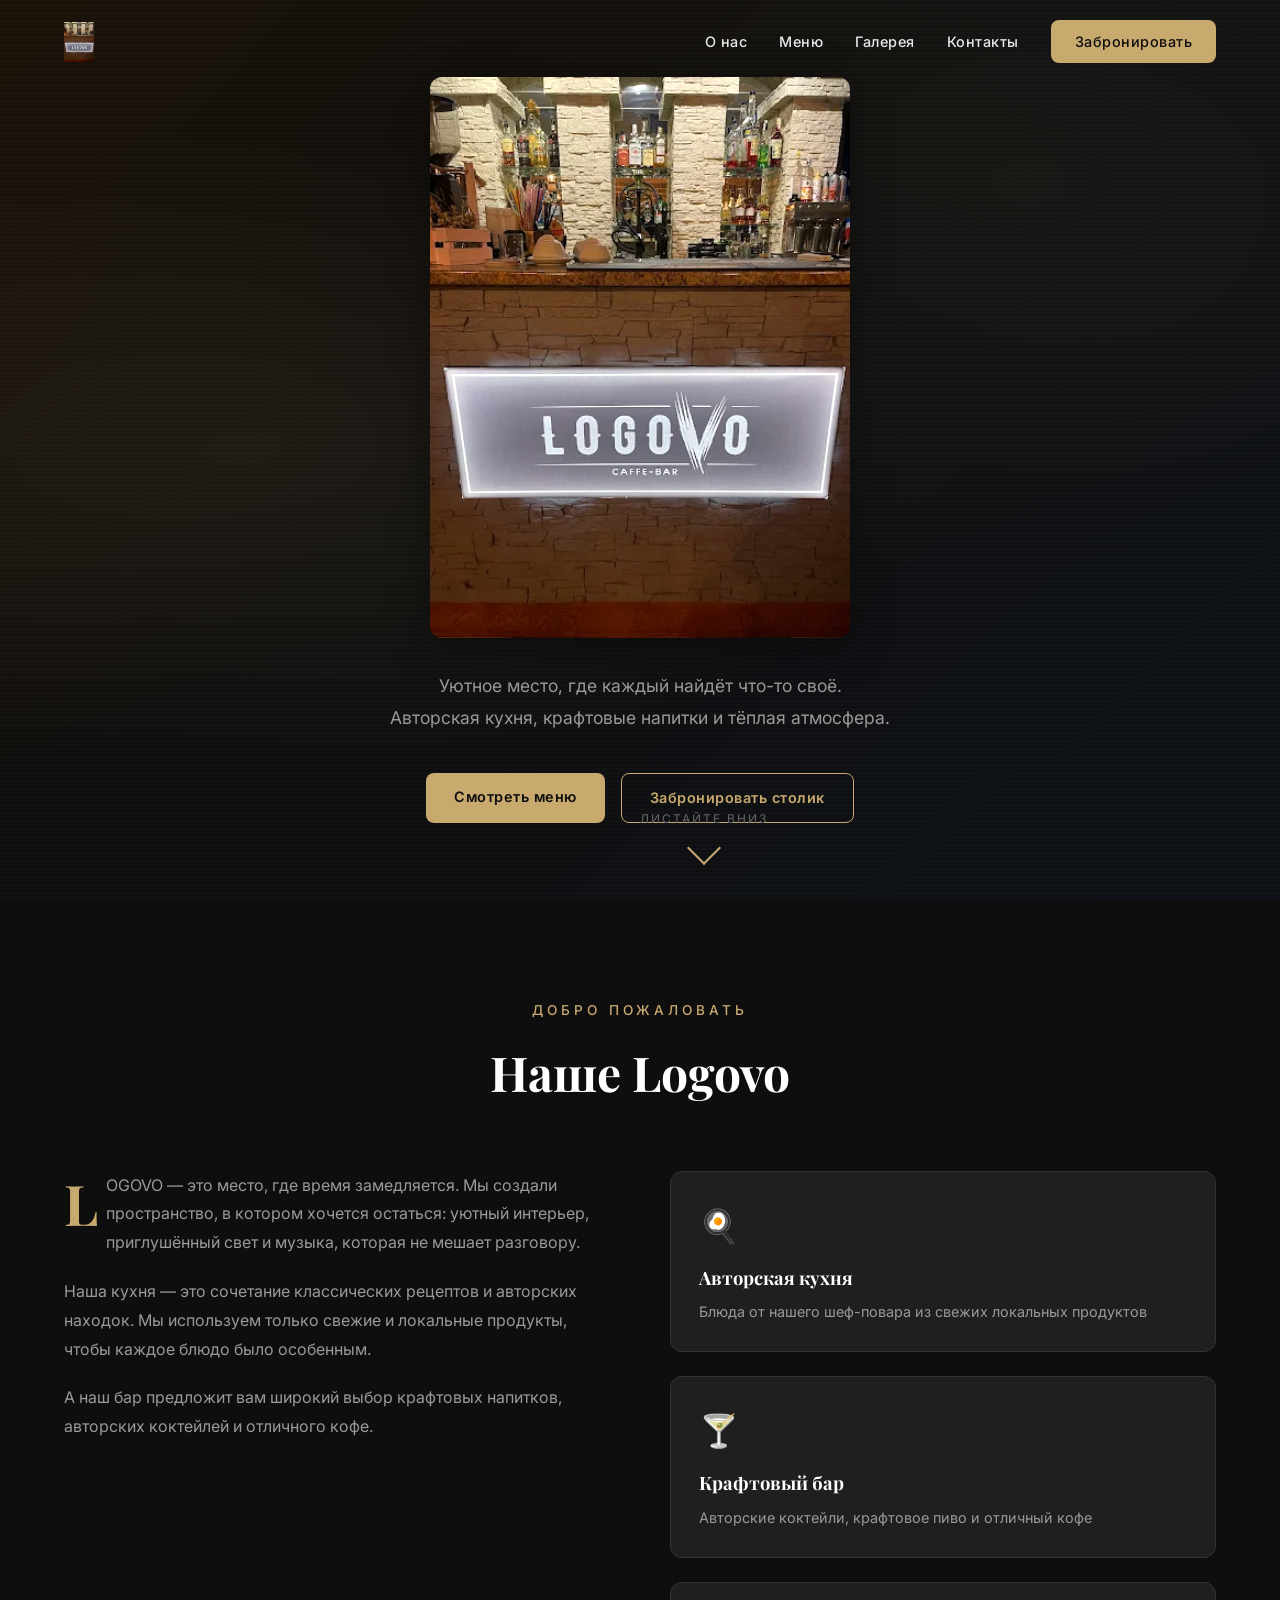
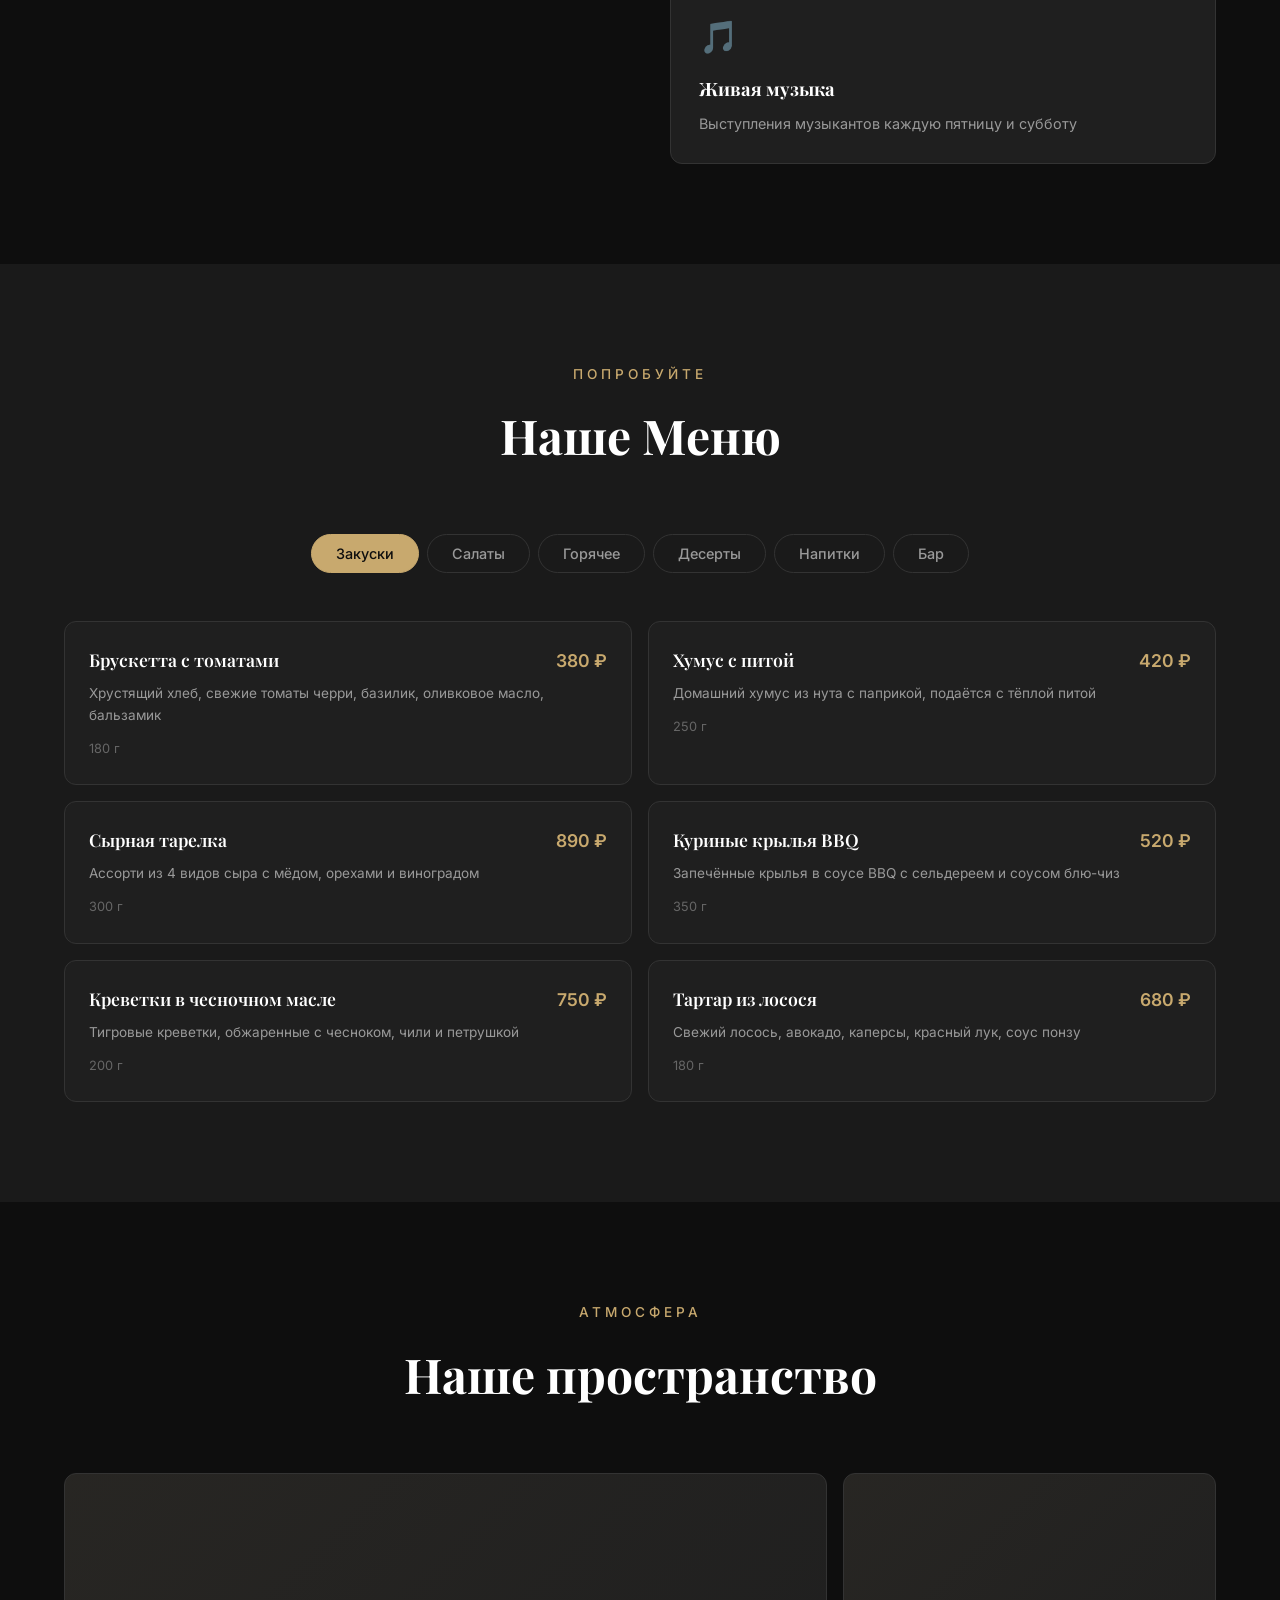
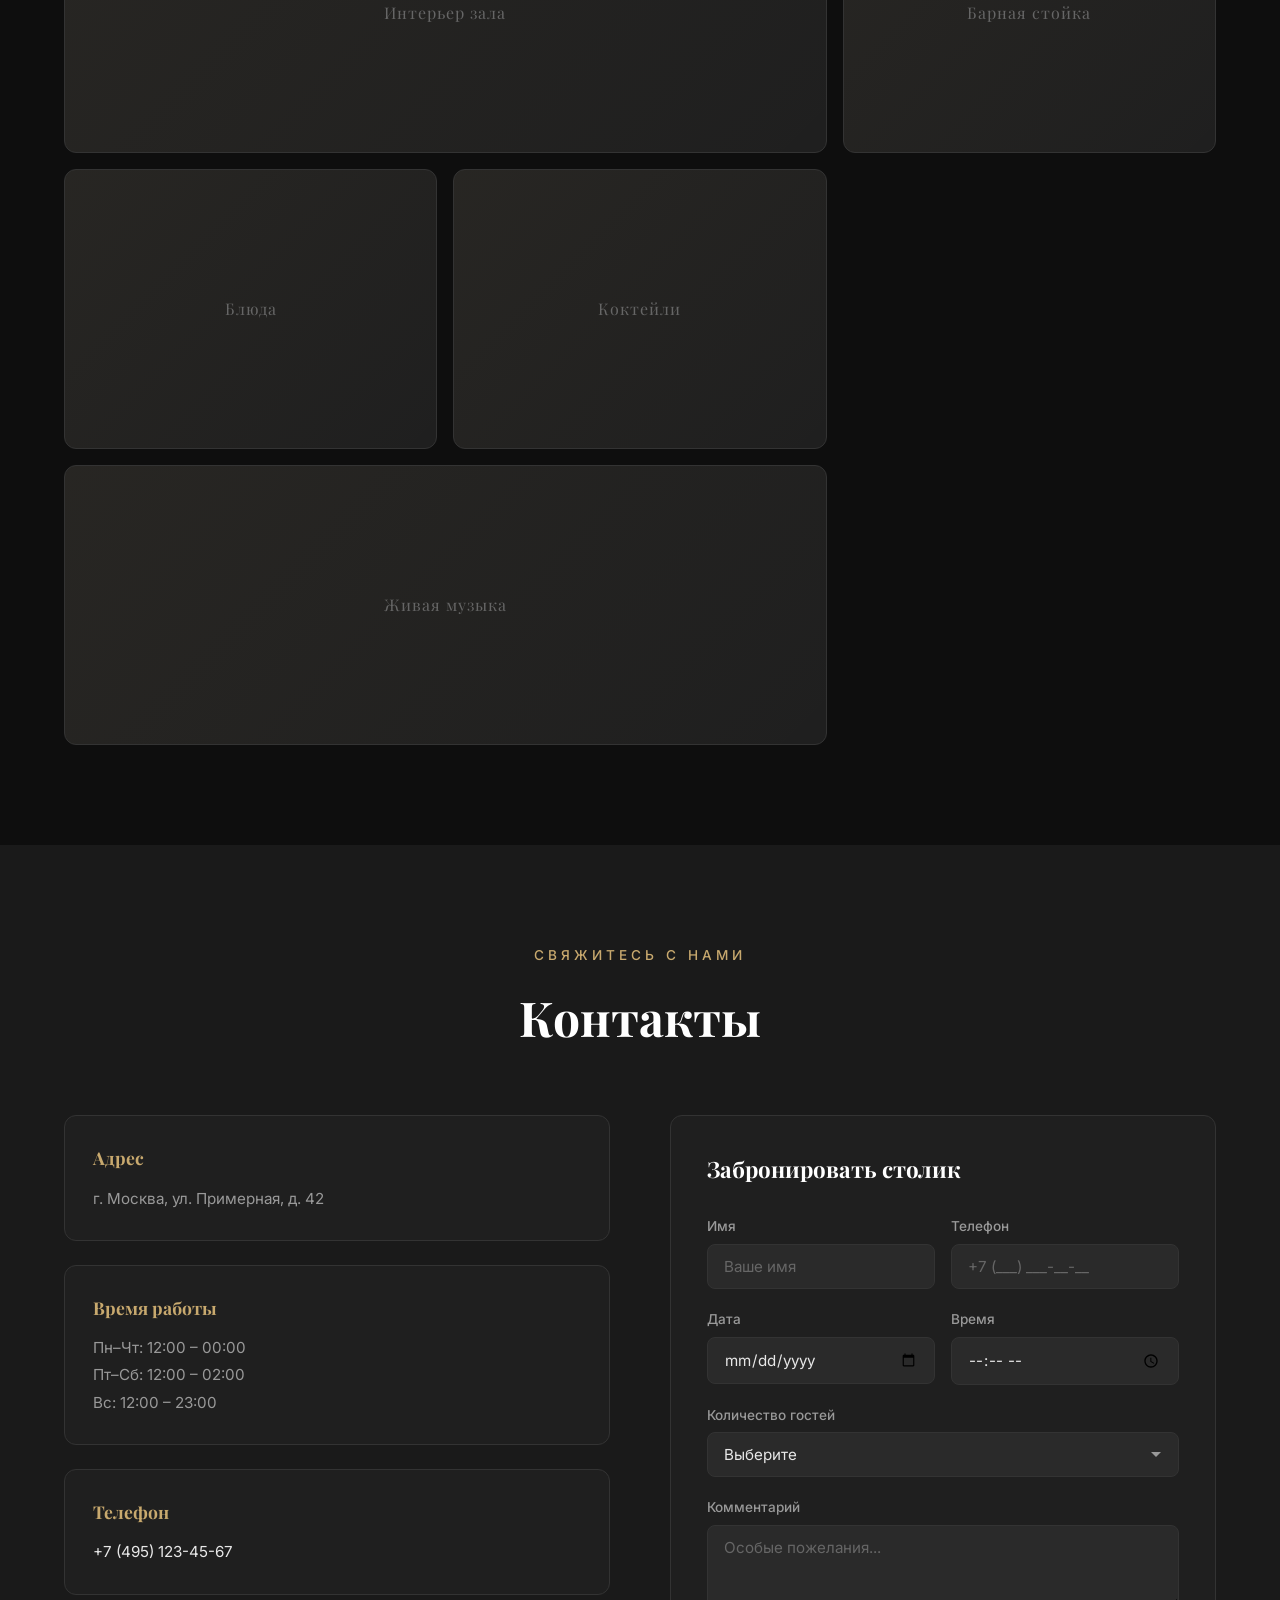
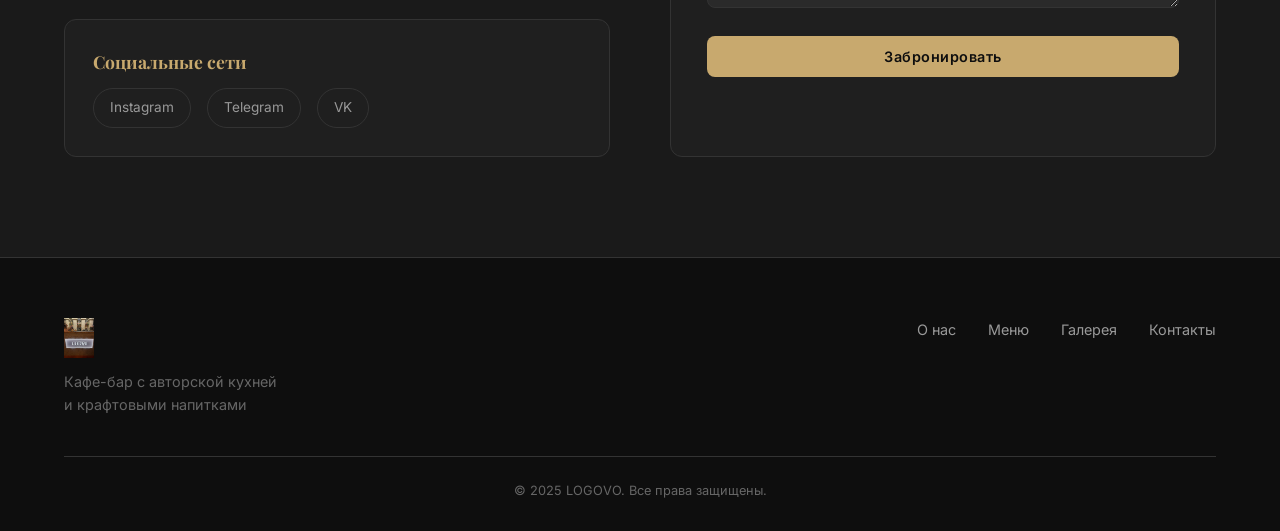
==== commit 3838a6fe: "feat: add LOGOVO logo to hero section and navbar Co-Authored-By: Devin AI <158243242+devin-ai-integr" ====
--- a/index.html
+++ b/index.html
@@ -14,7 +14,7 @@
     <!-- Navigation -->
     <nav class="navbar" id="navbar">
         <div class="container nav-container">
-            <a href="#" class="logo">LOGOVO</a>
+            <a href="#" class="logo"><img src="logo.png" alt="LOGOVO" class="logo-img"></a>
             <button class="nav-toggle" id="navToggle" aria-label="Открыть меню">
                 <span></span>
                 <span></span>
@@ -34,8 +34,9 @@
     <section class="hero" id="hero">
         <div class="hero-overlay"></div>
         <div class="container hero-content">
-            <p class="hero-subtitle">Кафе-бар</p>
-            <h1 class="hero-title">LOGOVO</h1>
+            <div class="hero-logo">
+                <img src="logo.png" alt="LOGOVO Caffe-Bar" class="hero-logo-img">
+            </div>
             <p class="hero-desc">Уютное место, где каждый найдёт что-то своё.<br>Авторская кухня, крафтовые напитки и тёплая атмосфера.</p>
             <div class="hero-actions">
                 <a href="#menu" class="btn btn-primary">Смотреть меню</a>
@@ -518,7 +519,7 @@
         <div class="container">
             <div class="footer-content">
                 <div class="footer-brand">
-                    <a href="#" class="logo">LOGOVO</a>
+                    <a href="#" class="logo"><img src="logo.png" alt="LOGOVO" class="logo-img"></a>
                     <p>Кафе-бар с авторской кухней<br>и крафтовыми напитками</p>
                 </div>
                 <div class="footer-links">
--- a/styles.css
+++ b/styles.css
@@ -107,16 +107,18 @@
 }
 
 .logo {
-    font-family: var(--font-display);
-    font-size: 1.8rem;
-    font-weight: 900;
-    color: var(--color-primary);
-    letter-spacing: 4px;
-    text-transform: uppercase;
-}
-
-.logo:hover {
-    color: var(--color-primary-light);
+    display: flex;
+    align-items: center;
+}
+
+.logo-img {
+    height: 40px;
+    width: auto;
+    transition: opacity var(--transition);
+}
+
+.logo:hover .logo-img {
+    opacity: 0.85;
 }
 
 .nav-links {
@@ -276,29 +278,20 @@
     z-index: 2;
 }
 
-.hero-subtitle {
-    font-family: var(--font-body);
-    font-size: 0.9rem;
-    font-weight: 500;
-    color: var(--color-primary);
-    letter-spacing: 6px;
-    text-transform: uppercase;
-    margin-bottom: 16px;
+.hero-logo {
+    margin-bottom: 32px;
     opacity: 0;
-    animation: fadeInUp 0.8s ease 0.3s forwards;
-}
-
-.hero-title {
-    font-family: var(--font-display);
-    font-size: clamp(4rem, 12vw, 9rem);
-    font-weight: 900;
-    color: var(--color-white);
-    letter-spacing: 12px;
-    line-height: 1;
-    margin-bottom: 24px;
-    text-shadow: 0 4px 30px rgba(200, 169, 110, 0.2);
-    opacity: 0;
-    animation: fadeInUp 0.8s ease 0.5s forwards;
+    animation: fadeInUp 0.8s ease 0.4s forwards;
+}
+
+.hero-logo-img {
+    max-width: 420px;
+    width: 80vw;
+    height: auto;
+    margin: 0 auto;
+    filter: brightness(1.1);
+    border-radius: var(--radius-lg);
+    box-shadow: 0 8px 40px rgba(0, 0, 0, 0.4);
 }
 
 .hero-desc {
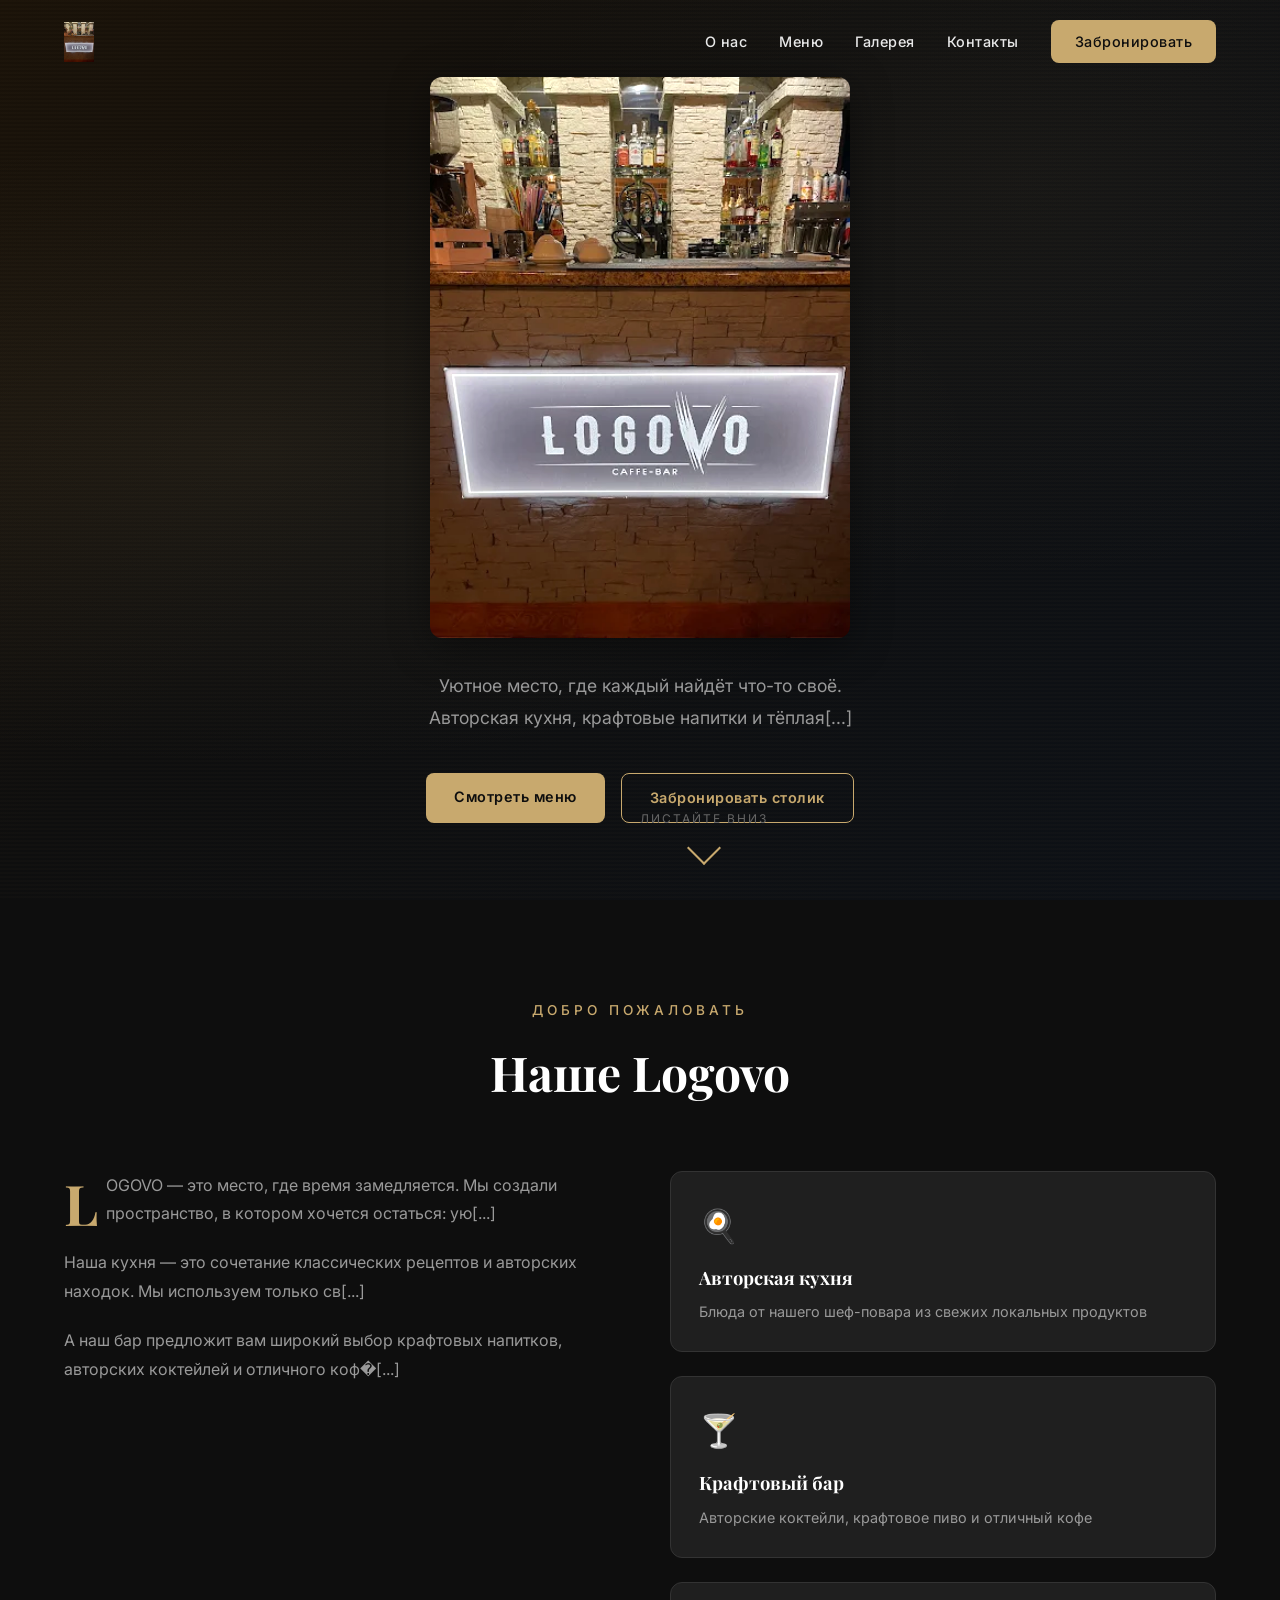
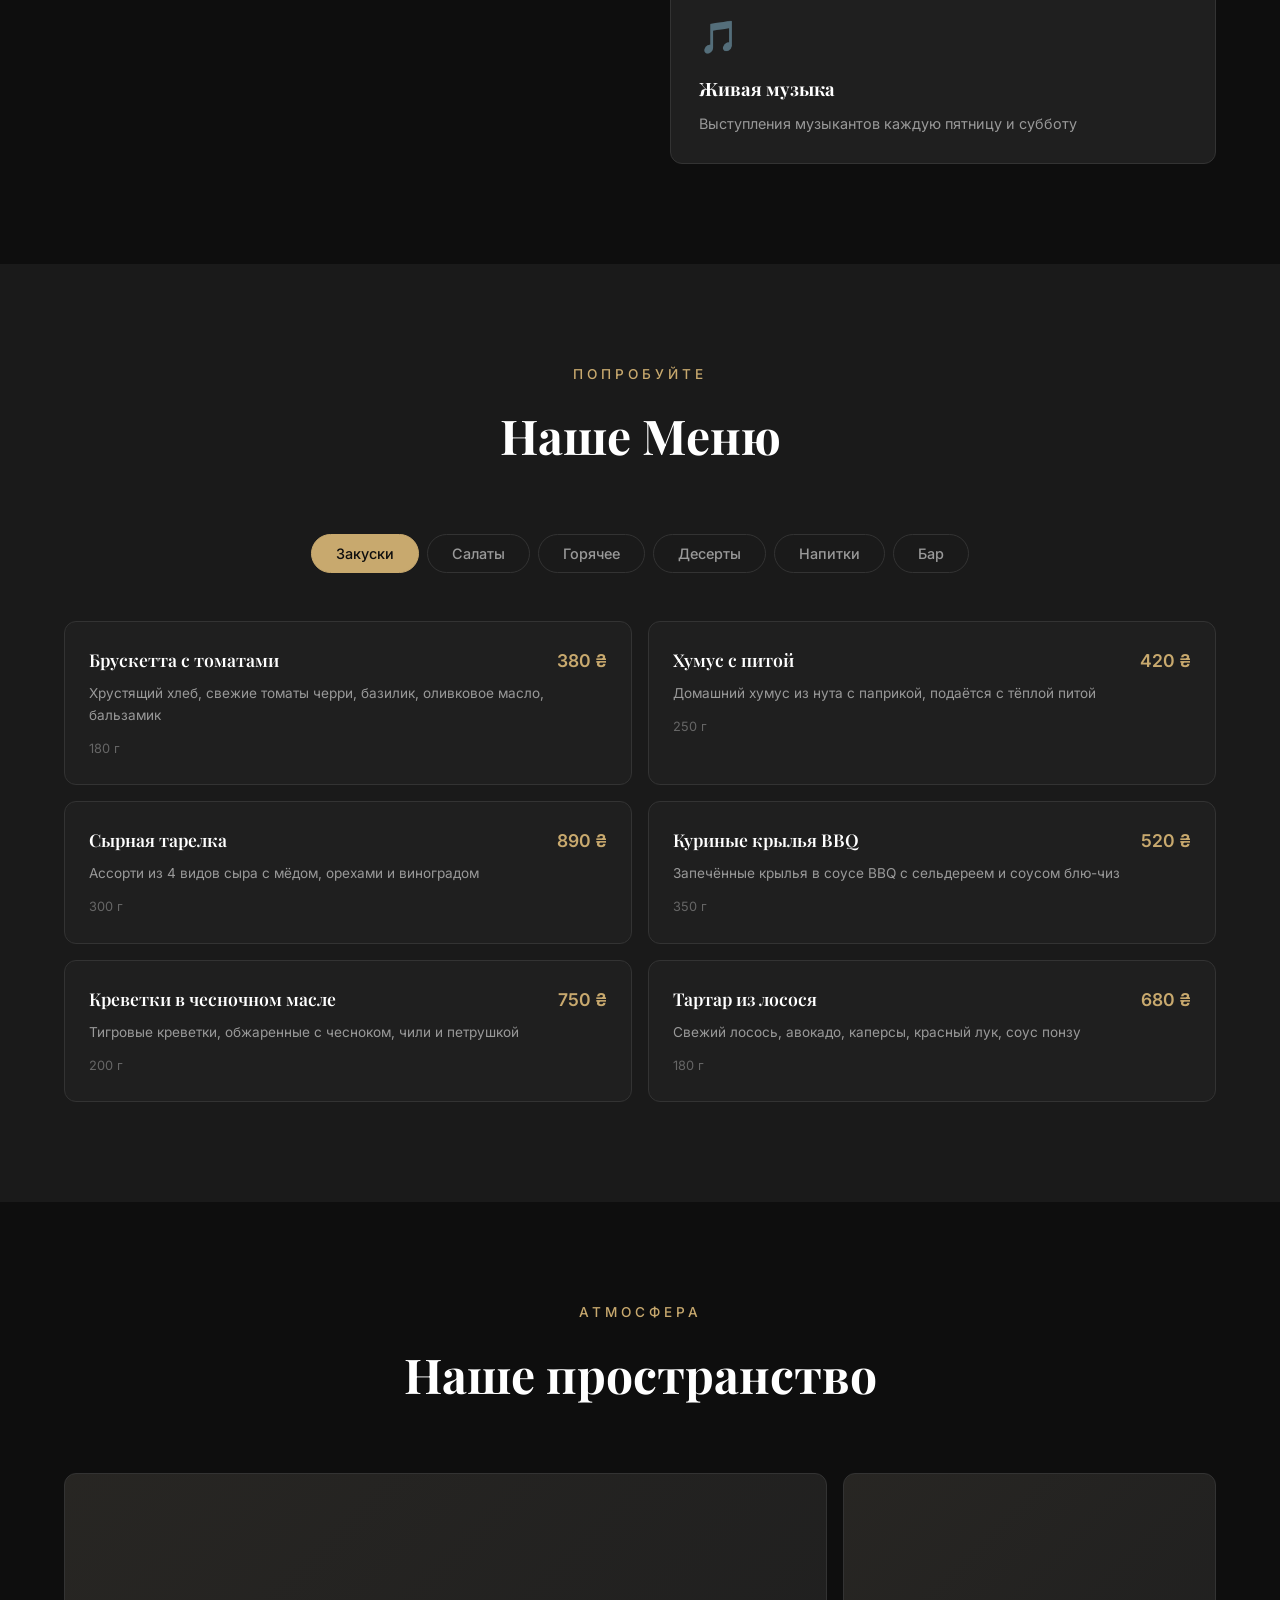
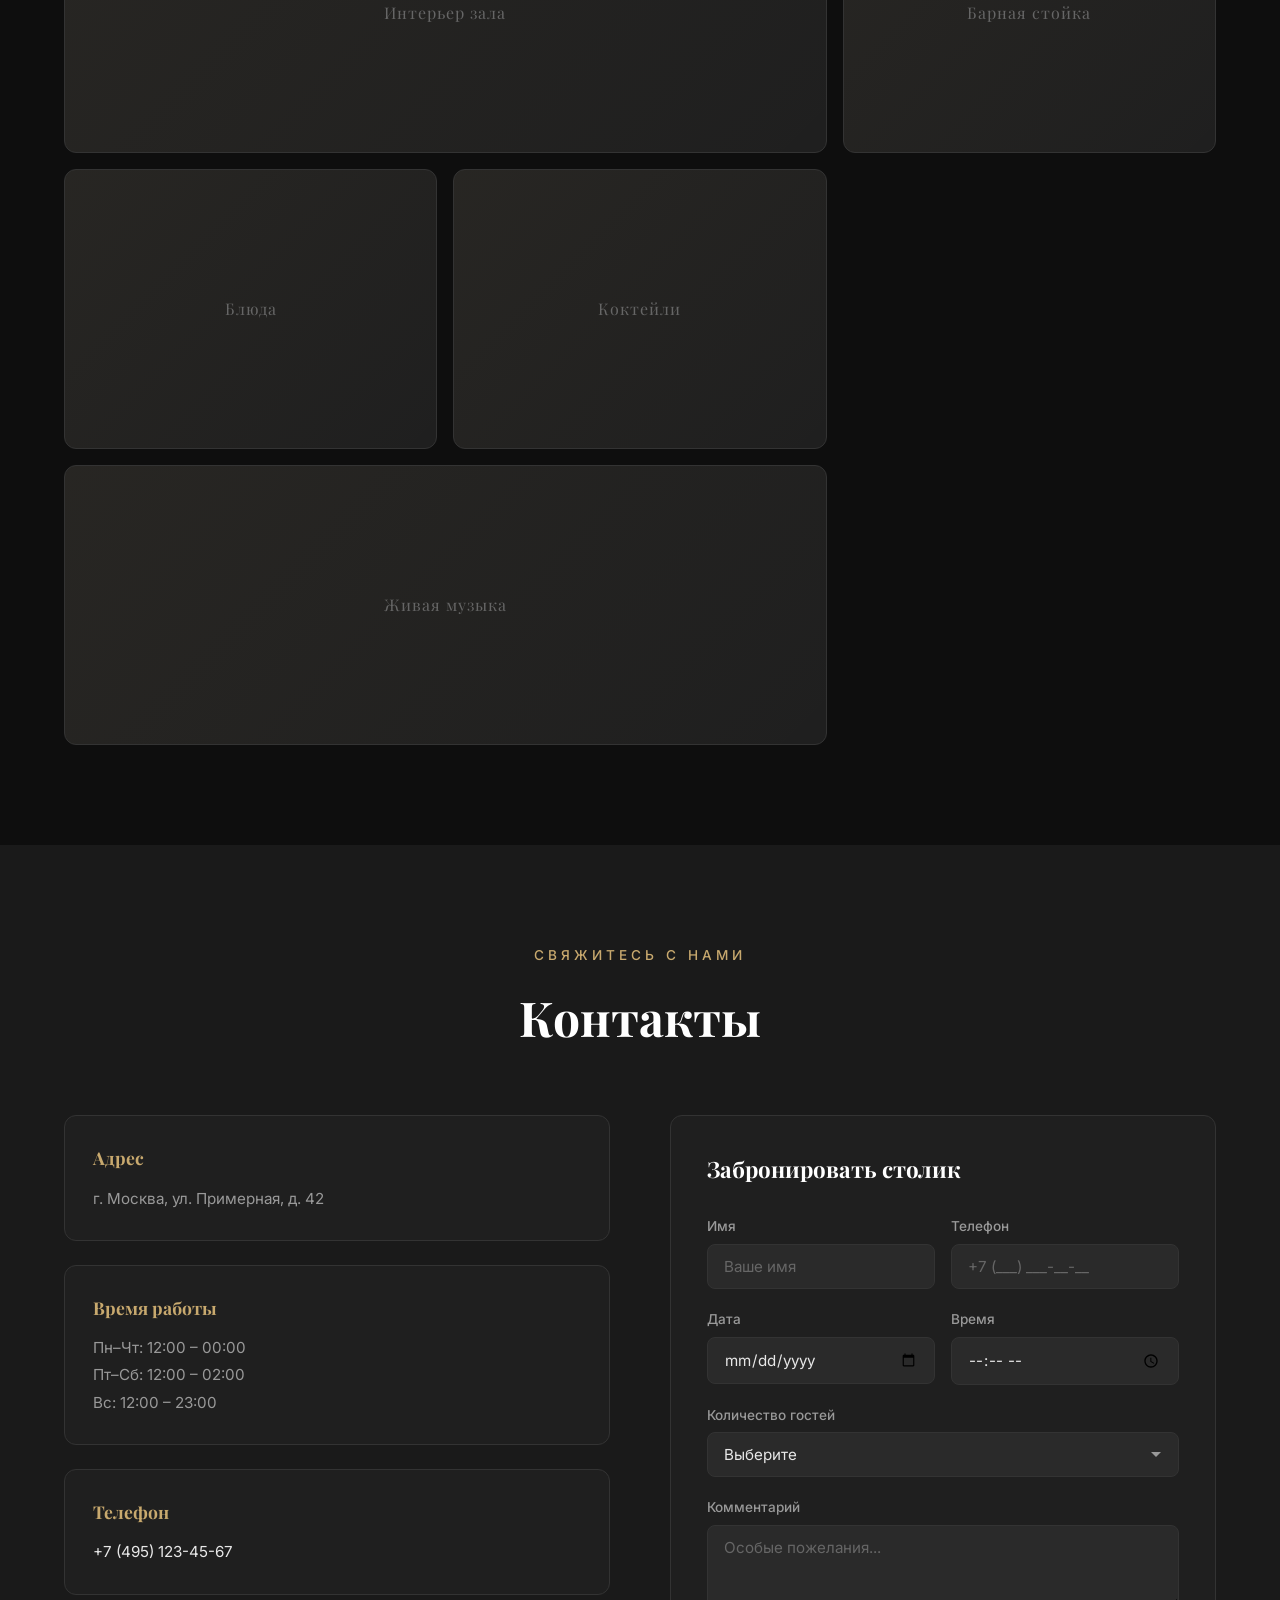
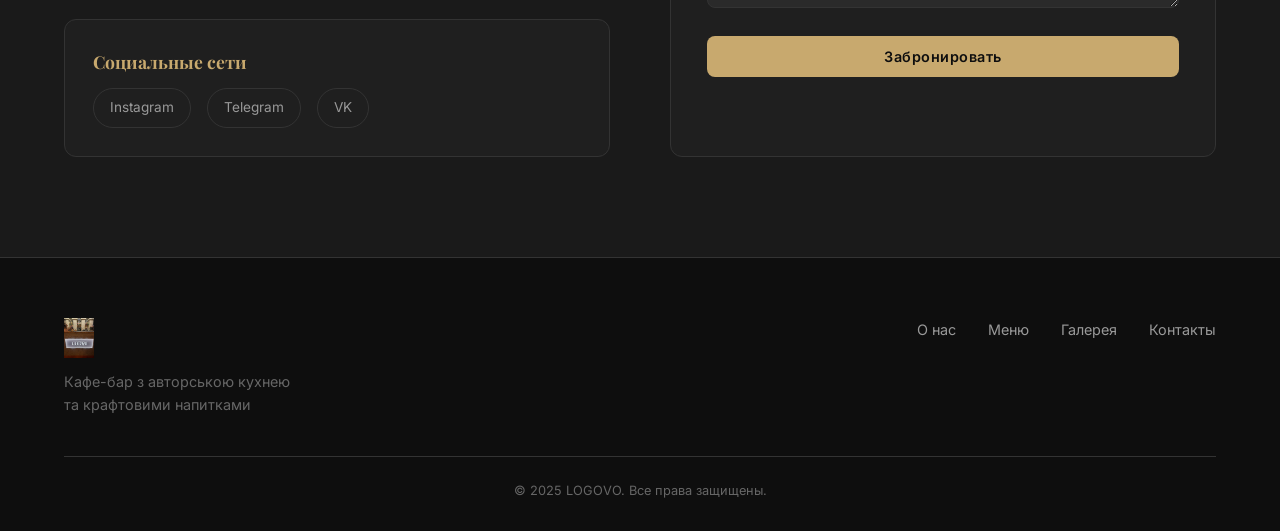
==== commit bd2a1b33: "Замінено Рубли на Грн (₽ на ₴) в меню" ====
--- a/index.html
+++ b/index.html
@@ -4,7 +4,7 @@
     <meta charset="UTF-8">
     <meta name="viewport" content="width=device-width, initial-scale=1.0">
     <title>LOGOVO — Кафе-бар</title>
-    <meta name="description" content="LOGOVO — уютный кафе-бар с авторской кухней и крафтовыми напитками. Забронируйте столик прямо сейчас.">
+    <meta name="description" content="LOGOVO — уютный кафе-бар с авторской кухней и крафтовыми напитками. Забронируйте столик п[...]
     <link rel="preconnect" href="https://fonts.googleapis.com">
     <link rel="preconnect" href="https://fonts.gstatic.com" crossorigin>
     <link href="https://fonts.googleapis.com/css2?family=Playfair+Display:wght@400;700;900&family=Inter:wght@300;400;500;600&display=swap" rel="stylesheet">
@@ -37,7 +37,7 @@
             <div class="hero-logo">
                 <img src="logo.png" alt="LOGOVO Caffe-Bar" class="hero-logo-img">
             </div>
-            <p class="hero-desc">Уютное место, где каждый найдёт что-то своё.<br>Авторская кухня, крафтовые напитки и тёплая атмосфера.</p>
+            <p class="hero-desc">Уютное место, где каждый найдёт что-то своё.<br>Авторская кухня, крафтовые напитки и тёплая[...]
             <div class="hero-actions">
                 <a href="#menu" class="btn btn-primary">Смотреть меню</a>
                 <a href="#contact" class="btn btn-outline">Забронировать столик</a>
@@ -58,9 +58,9 @@
             </div>
             <div class="about-grid">
                 <div class="about-text">
-                    <p>LOGOVO — это место, где время замедляется. Мы создали пространство, в котором хочется остаться: уютный интерьер, приглушённый свет и музыка, которая не мешает разговору.</p>
-                    <p>Наша кухня — это сочетание классических рецептов и авторских находок. Мы используем только свежие и локальные продукты, чтобы каждое блюдо было особенным.</p>
-                    <p>А наш бар предложит вам широкий выбор крафтовых напитков, авторских коктейлей и отличного кофе.</p>
+                    <p>LOGOVO — это место, где время замедляется. Мы создали пространство, в котором хочется остаться: ую[...]
+                    <p>Наша кухня — это сочетание классических рецептов и авторских находок. Мы используем только св[...]
+                    <p>А наш бар предложит вам широкий выбор крафтовых напитков, авторских коктейлей и отличного коф�[...]
                 </div>
                 <div class="about-features">
                     <div class="feature">
@@ -109,7 +109,7 @@
                         <div class="menu-item">
                             <div class="menu-item-header">
                                 <h3 class="menu-item-name">Брускетта с томатами</h3>
-                                <span class="menu-item-price">380 ₽</span>
+                                <span class="menu-item-price">380 ₴</span>
                             </div>
                             <p class="menu-item-desc">Хрустящий хлеб, свежие томаты черри, базилик, оливковое масло, бальзамик</p>
                             <span class="menu-item-weight">180 г</span>
@@ -117,7 +117,7 @@
                         <div class="menu-item">
                             <div class="menu-item-header">
                                 <h3 class="menu-item-name">Хумус с питой</h3>
-                                <span class="menu-item-price">420 ₽</span>
+                                <span class="menu-item-price">420 ₴</span>
                             </div>
                             <p class="menu-item-desc">Домашний хумус из нута с паприкой, подаётся с тёплой питой</p>
                             <span class="menu-item-weight">250 г</span>
@@ -125,7 +125,7 @@
                         <div class="menu-item">
                             <div class="menu-item-header">
                                 <h3 class="menu-item-name">Сырная тарелка</h3>
-                                <span class="menu-item-price">890 ₽</span>
+                                <span class="menu-item-price">890 ₴</span>
                             </div>
                             <p class="menu-item-desc">Ассорти из 4 видов сыра с мёдом, орехами и виноградом</p>
                             <span class="menu-item-weight">300 г</span>
@@ -133,7 +133,7 @@
                         <div class="menu-item">
                             <div class="menu-item-header">
                                 <h3 class="menu-item-name">Куриные крылья BBQ</h3>
-                                <span class="menu-item-price">520 ₽</span>
+                                <span class="menu-item-price">520 ₴</span>
                             </div>
                             <p class="menu-item-desc">Запечённые крылья в соусе BBQ с сельдереем и соусом блю-чиз</p>
                             <span class="menu-item-weight">350 г</span>
@@ -141,7 +141,7 @@
                         <div class="menu-item">
                             <div class="menu-item-header">
                                 <h3 class="menu-item-name">Креветки в чесночном масле</h3>
-                                <span class="menu-item-price">750 ₽</span>
+                                <span class="menu-item-price">750 ₴</span>
                             </div>
                             <p class="menu-item-desc">Тигровые креветки, обжаренные с чесноком, чили и петрушкой</p>
                             <span class="menu-item-weight">200 г</span>
@@ -149,7 +149,7 @@
                         <div class="menu-item">
                             <div class="menu-item-header">
                                 <h3 class="menu-item-name">Тартар из лосося</h3>
-                                <span class="menu-item-price">680 ₽</span>
+                                <span class="menu-item-price">680 ₴</span>
                             </div>
                             <p class="menu-item-desc">Свежий лосось, авокадо, каперсы, красный лук, соус понзу</p>
                             <span class="menu-item-weight">180 г</span>
@@ -163,7 +163,7 @@
                         <div class="menu-item">
                             <div class="menu-item-header">
                                 <h3 class="menu-item-name">Цезарь с курицей</h3>
-                                <span class="menu-item-price">520 ₽</span>
+                                <span class="menu-item-price">520 ₴</span>
                             </div>
                             <p class="menu-item-desc">Романо, куриное филе гриль, пармезан, гренки, соус цезарь</p>
                             <span class="menu-item-weight">280 г</span>
@@ -171,7 +171,7 @@
                         <div class="menu-item">
                             <div class="menu-item-header">
                                 <h3 class="menu-item-name">Греческий салат</h3>
-                                <span class="menu-item-price">450 ₽</span>
+                                <span class="menu-item-price">450 ₴</span>
                             </div>
                             <p class="menu-item-desc">Свежие овощи, маслины, фета, оливковое масло, орегано</p>
                             <span class="menu-item-weight">300 г</span>
@@ -179,7 +179,7 @@
                         <div class="menu-item">
                             <div class="menu-item-header">
                                 <h3 class="menu-item-name">Тёплый салат с говядиной</h3>
-                                <span class="menu-item-price">650 ₽</span>
+                                <span class="menu-item-price">650 ₴</span>
                             </div>
                             <p class="menu-item-desc">Ростбиф, микс салатов, томаты черри, пармезан, бальзамик</p>
                             <span class="menu-item-weight">290 г</span>
@@ -187,7 +187,7 @@
                         <div class="menu-item">
                             <div class="menu-item-header">
                                 <h3 class="menu-item-name">Салат с тунцом</h3>
-                                <span class="menu-item-price">580 ₽</span>
+                                <span class="menu-item-price">580 ₴</span>
                             </div>
                             <p class="menu-item-desc">Тунец, авокадо, микс салатов, яйцо, кунжутная заправка</p>
                             <span class="menu-item-weight">270 г</span>
@@ -201,7 +201,7 @@
                         <div class="menu-item">
                             <div class="menu-item-header">
                                 <h3 class="menu-item-name">Стейк Рибай</h3>
-                                <span class="menu-item-price">1890 ₽</span>
+                                <span class="menu-item-price">1890 ₴</span>
                             </div>
                             <p class="menu-item-desc">Мраморная говядина, картофель гратен, соус из зелёного перца</p>
                             <span class="menu-item-weight">350 г</span>
@@ -209,7 +209,7 @@
                         <div class="menu-item">
                             <div class="menu-item-header">
                                 <h3 class="menu-item-name">Паста Карбонара</h3>
-                                <span class="menu-item-price">580 ₽</span>
+                                <span class="menu-item-price">580 ₴</span>
                             </div>
                             <p class="menu-item-desc">Спагетти, гуанчиале, яичный желток, пекорино романо, чёрный перец</p>
                             <span class="menu-item-weight">320 г</span>
@@ -217,15 +217,15 @@
                         <div class="menu-item">
                             <div class="menu-item-header">
                                 <h3 class="menu-item-name">Бургер LOGOVO</h3>
-                                <span class="menu-item-price">720 ₽</span>
-                            </div>
-                            <p class="menu-item-desc">Говяжья котлета, чеддер, бекон, карамелизированный лук, фирменный соус, картофель фри</p>
+                                <span class="menu-item-price">720 ₴</span>
+                            </div>
+                            <p class="menu-item-desc">Говяжья котлета, чеддер, бекон, карамелизированный лук, фирменный соус, карто[...]
                             <span class="menu-item-weight">400 г</span>
                         </div>
                         <div class="menu-item">
                             <div class="menu-item-header">
                                 <h3 class="menu-item-name">Лосось на гриле</h3>
-                                <span class="menu-item-price">980 ₽</span>
+                                <span class="menu-item-price">980 ₴</span>
                             </div>
                             <p class="menu-item-desc">Филе лосося, овощи гриль, лимонно-укропный соус</p>
                             <span class="menu-item-weight">300 г</span>
@@ -233,7 +233,7 @@
                         <div class="menu-item">
                             <div class="menu-item-header">
                                 <h3 class="menu-item-name">Том Ям с креветками</h3>
-                                <span class="menu-item-price">650 ₽</span>
+                                <span class="menu-item-price">650 ₴</span>
                             </div>
                             <p class="menu-item-desc">Тайский острый суп с тигровыми креветками, грибами и кокосовым молоком</p>
                             <span class="menu-item-weight">350 мл</span>
@@ -241,7 +241,7 @@
                         <div class="menu-item">
                             <div class="menu-item-header">
                                 <h3 class="menu-item-name">Ризотто с грибами</h3>
-                                <span class="menu-item-price">620 ₽</span>
+                                <span class="menu-item-price">620 ₴</span>
                             </div>
                             <p class="menu-item-desc">Рис арборио, белые грибы, пармезан, трюфельное масло</p>
                             <span class="menu-item-weight">300 г</span>
@@ -255,7 +255,7 @@
                         <div class="menu-item">
                             <div class="menu-item-header">
                                 <h3 class="menu-item-name">Тирамису</h3>
-                                <span class="menu-item-price">420 ₽</span>
+                                <span class="menu-item-price">420 ₴</span>
                             </div>
                             <p class="menu-item-desc">Классический итальянский десерт с маскарпоне и кофе</p>
                             <span class="menu-item-weight">180 г</span>
@@ -263,7 +263,7 @@
                         <div class="menu-item">
                             <div class="menu-item-header">
                                 <h3 class="menu-item-name">Чизкейк Нью-Йорк</h3>
-                                <span class="menu-item-price">450 ₽</span>
+                                <span class="menu-item-price">450 ₴</span>
                             </div>
                             <p class="menu-item-desc">Нежный сливочный чизкейк с ягодным соусом</p>
                             <span class="menu-item-weight">200 г</span>
@@ -271,7 +271,7 @@
                         <div class="menu-item">
                             <div class="menu-item-header">
                                 <h3 class="menu-item-name">Шоколадный фондан</h3>
-                                <span class="menu-item-price">480 ₽</span>
+                                <span class="menu-item-price">480 ₴</span>
                             </div>
                             <p class="menu-item-desc">Тёплый шоколадный кекс с жидкой начинкой, ванильное мороженое</p>
                             <span class="menu-item-weight">220 г</span>
@@ -279,7 +279,7 @@
                         <div class="menu-item">
                             <div class="menu-item-header">
                                 <h3 class="menu-item-name">Крем-брюле</h3>
-                                <span class="menu-item-price">380 ₽</span>
+                                <span class="menu-item-price">380 ₴</span>
                             </div>
                             <p class="menu-item-desc">Классический французский десерт с карамельной корочкой</p>
                             <span class="menu-item-weight">150 г</span>
@@ -293,7 +293,7 @@
                         <div class="menu-item">
                             <div class="menu-item-header">
                                 <h3 class="menu-item-name">Эспрессо</h3>
-                                <span class="menu-item-price">180 ₽</span>
+                                <span class="menu-item-price">180 ₴</span>
                             </div>
                             <p class="menu-item-desc">Классический эспрессо из зёрен specialty класса</p>
                             <span class="menu-item-weight">30 мл</span>
@@ -301,7 +301,7 @@
                         <div class="menu-item">
                             <div class="menu-item-header">
                                 <h3 class="menu-item-name">Капучино</h3>
-                                <span class="menu-item-price">280 ₽</span>
+                                <span class="menu-item-price">280 ₴</span>
                             </div>
                             <p class="menu-item-desc">Эспрессо с нежной молочной пенкой</p>
                             <span class="menu-item-weight">250 мл</span>
@@ -309,7 +309,7 @@
                         <div class="menu-item">
                             <div class="menu-item-header">
                                 <h3 class="menu-item-name">Раф лавандовый</h3>
-                                <span class="menu-item-price">350 ₽</span>
+                                <span class="menu-item-price">350 ₴</span>
                             </div>
                             <p class="menu-item-desc">Авторский раф с лавандовым сиропом и сливками</p>
                             <span class="menu-item-weight">300 мл</span>
@@ -317,7 +317,7 @@
                         <div class="menu-item">
                             <div class="menu-item-header">
                                 <h3 class="menu-item-name">Матча Латте</h3>
-                                <span class="menu-item-price">320 ₽</span>
+                                <span class="menu-item-price">320 ₴</span>
                             </div>
                             <p class="menu-item-desc">Японский матча на овсяном молоке</p>
                             <span class="menu-item-weight">300 мл</span>
@@ -325,7 +325,7 @@
                         <div class="menu-item">
                             <div class="menu-item-header">
                                 <h3 class="menu-item-name">Свежевыжатый сок</h3>
-                                <span class="menu-item-price">350 ₽</span>
+                                <span class="menu-item-price">350 ₴</span>
                             </div>
                             <p class="menu-item-desc">Апельсин / яблоко / морковь / грейпфрут</p>
                             <span class="menu-item-weight">300 мл</span>
@@ -333,7 +333,7 @@
                         <div class="menu-item">
                             <div class="menu-item-header">
                                 <h3 class="menu-item-name">Домашний лимонад</h3>
-                                <span class="menu-item-price">320 ₽</span>
+                                <span class="menu-item-price">320 ₴</span>
                             </div>
                             <p class="menu-item-desc">Классический / манго-маракуйя / клубника-базилик</p>
                             <span class="menu-item-weight">400 мл</span>
@@ -347,7 +347,7 @@
                         <div class="menu-item">
                             <div class="menu-item-header">
                                 <h3 class="menu-item-name">Апероль Шприц</h3>
-                                <span class="menu-item-price">550 ₽</span>
+                                <span class="menu-item-price">550 ₴</span>
                             </div>
                             <p class="menu-item-desc">Апероль, просекко, содовая, долька апельсина</p>
                             <span class="menu-item-weight">300 мл</span>
@@ -355,7 +355,7 @@
                         <div class="menu-item">
                             <div class="menu-item-header">
                                 <h3 class="menu-item-name">Негрони</h3>
-                                <span class="menu-item-price">620 ₽</span>
+                                <span class="menu-item-price">620 ₴</span>
                             </div>
                             <p class="menu-item-desc">Джин, кампари, красный вермут</p>
                             <span class="menu-item-weight">150 мл</span>
@@ -363,7 +363,7 @@
                         <div class="menu-item">
                             <div class="menu-item-header">
                                 <h3 class="menu-item-name">LOGOVO Special</h3>
-                                <span class="menu-item-price">680 ₽</span>
+                                <span class="menu-item-price">680 ₴</span>
                             </div>
                             <p class="menu-item-desc">Авторский коктейль: бурбон, вишнёвый ликёр, биттер, апельсиновая цедра</p>
                             <span class="menu-item-weight">200 мл</span>
@@ -371,7 +371,7 @@
                         <div class="menu-item">
                             <div class="menu-item-header">
                                 <h3 class="menu-item-name">Мохито</h3>
-                                <span class="menu-item-price">520 ₽</span>
+                                <span class="menu-item-price">520 ₴</span>
                             </div>
                             <p class="menu-item-desc">Белый ром, лайм, мята, тростниковый сахар, содовая</p>
                             <span class="menu-item-weight">350 мл</span>
@@ -379,7 +379,7 @@
                         <div class="menu-item">
                             <div class="menu-item-header">
                                 <h3 class="menu-item-name">Крафтовое пиво (0.5 л)</h3>
-                                <span class="menu-item-price">450 ₽</span>
+                                <span class="menu-item-price">450 ₴</span>
                             </div>
                             <p class="menu-item-desc">IPA / Stout / Wheat — спрашивайте у бармена о наличии</p>
                             <span class="menu-item-weight">500 мл</span>
@@ -387,7 +387,7 @@
                         <div class="menu-item">
                             <div class="menu-item-header">
                                 <h3 class="menu-item-name">Вино (бокал)</h3>
-                                <span class="menu-item-price">от 400 ₽</span>
+                                <span class="menu-item-price">від 400 ₴</span>
                             </div>
                             <p class="menu-item-desc">Красное / Белое / Розе — подробная карта вин у официанта</p>
                             <span class="menu-item-weight">150 мл</span>
@@ -520,7 +520,7 @@
             <div class="footer-content">
                 <div class="footer-brand">
                     <a href="#" class="logo"><img src="logo.png" alt="LOGOVO" class="logo-img"></a>
-                    <p>Кафе-бар с авторской кухней<br>и крафтовыми напитками</p>
+                    <p>Кафе-бар з авторською кухнею<br>та крафтовими напитками</p>
                 </div>
                 <div class="footer-links">
                     <a href="#about">О нас</a>
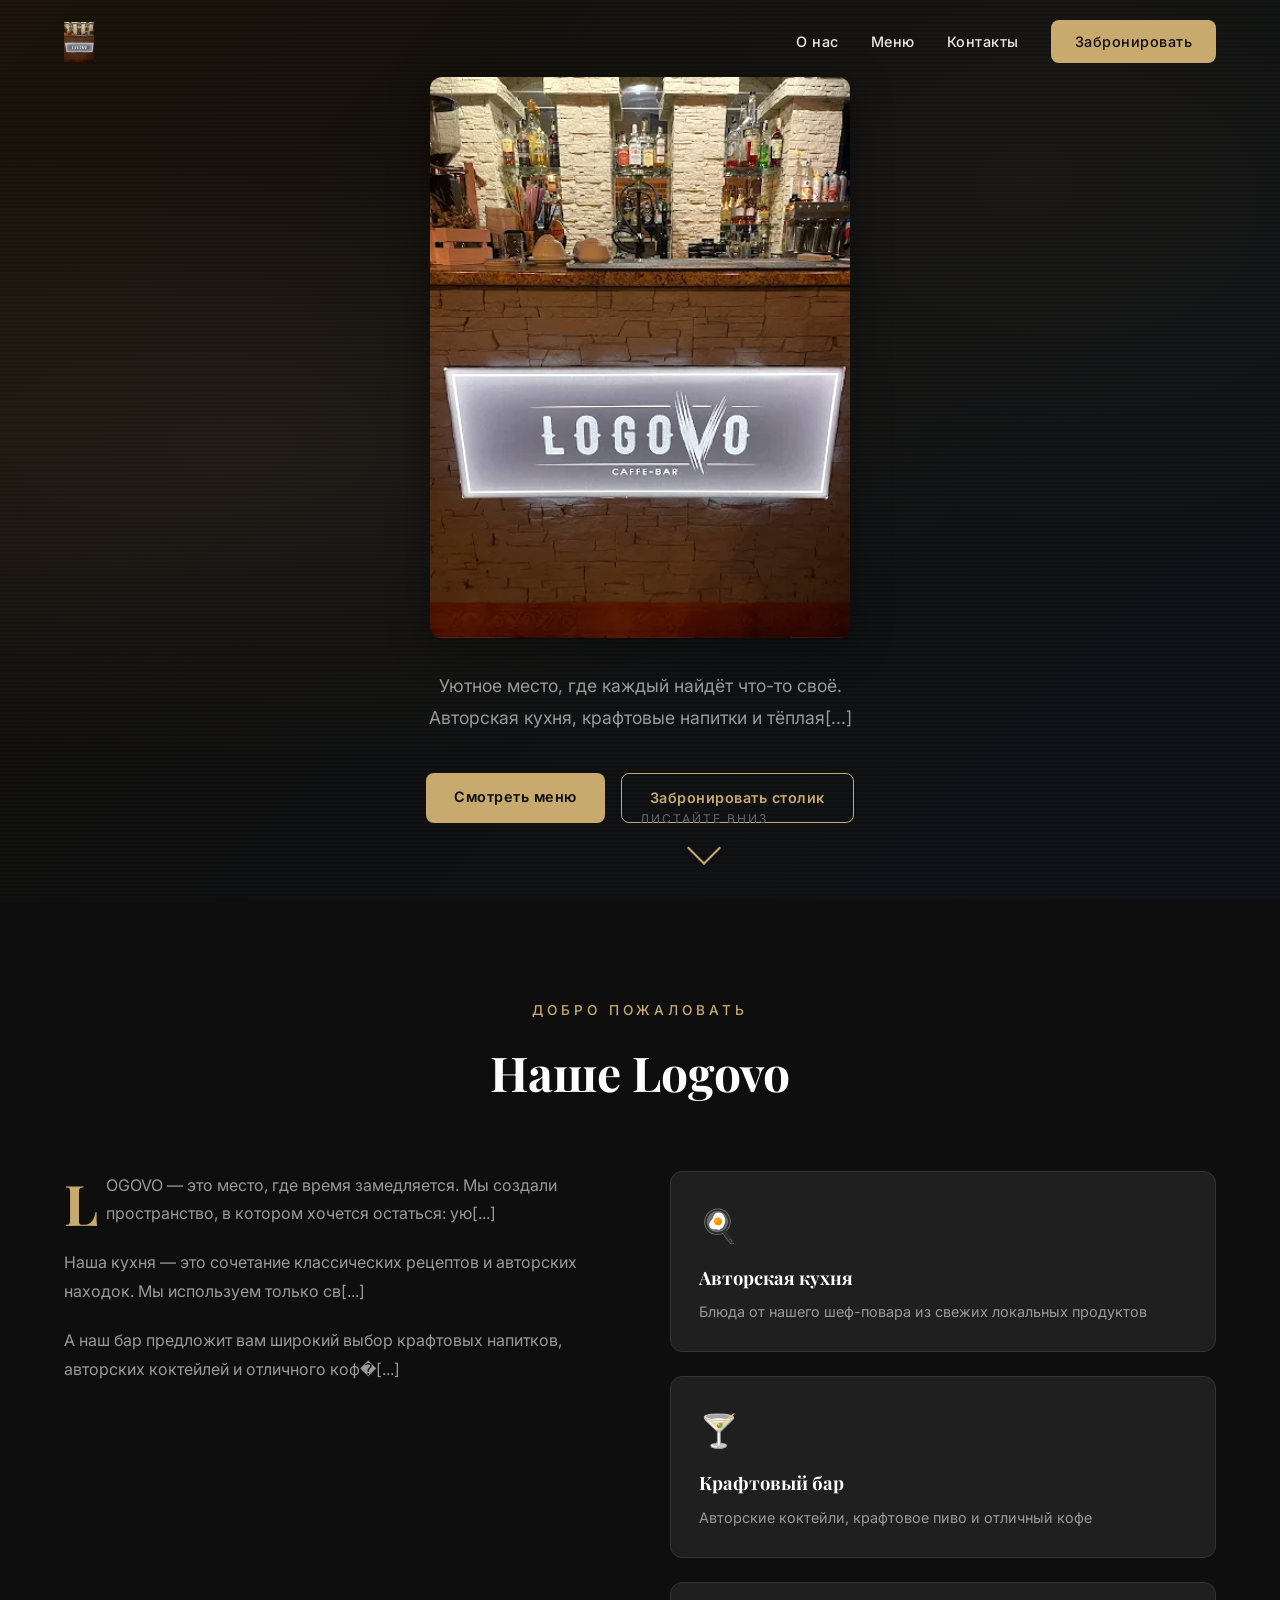
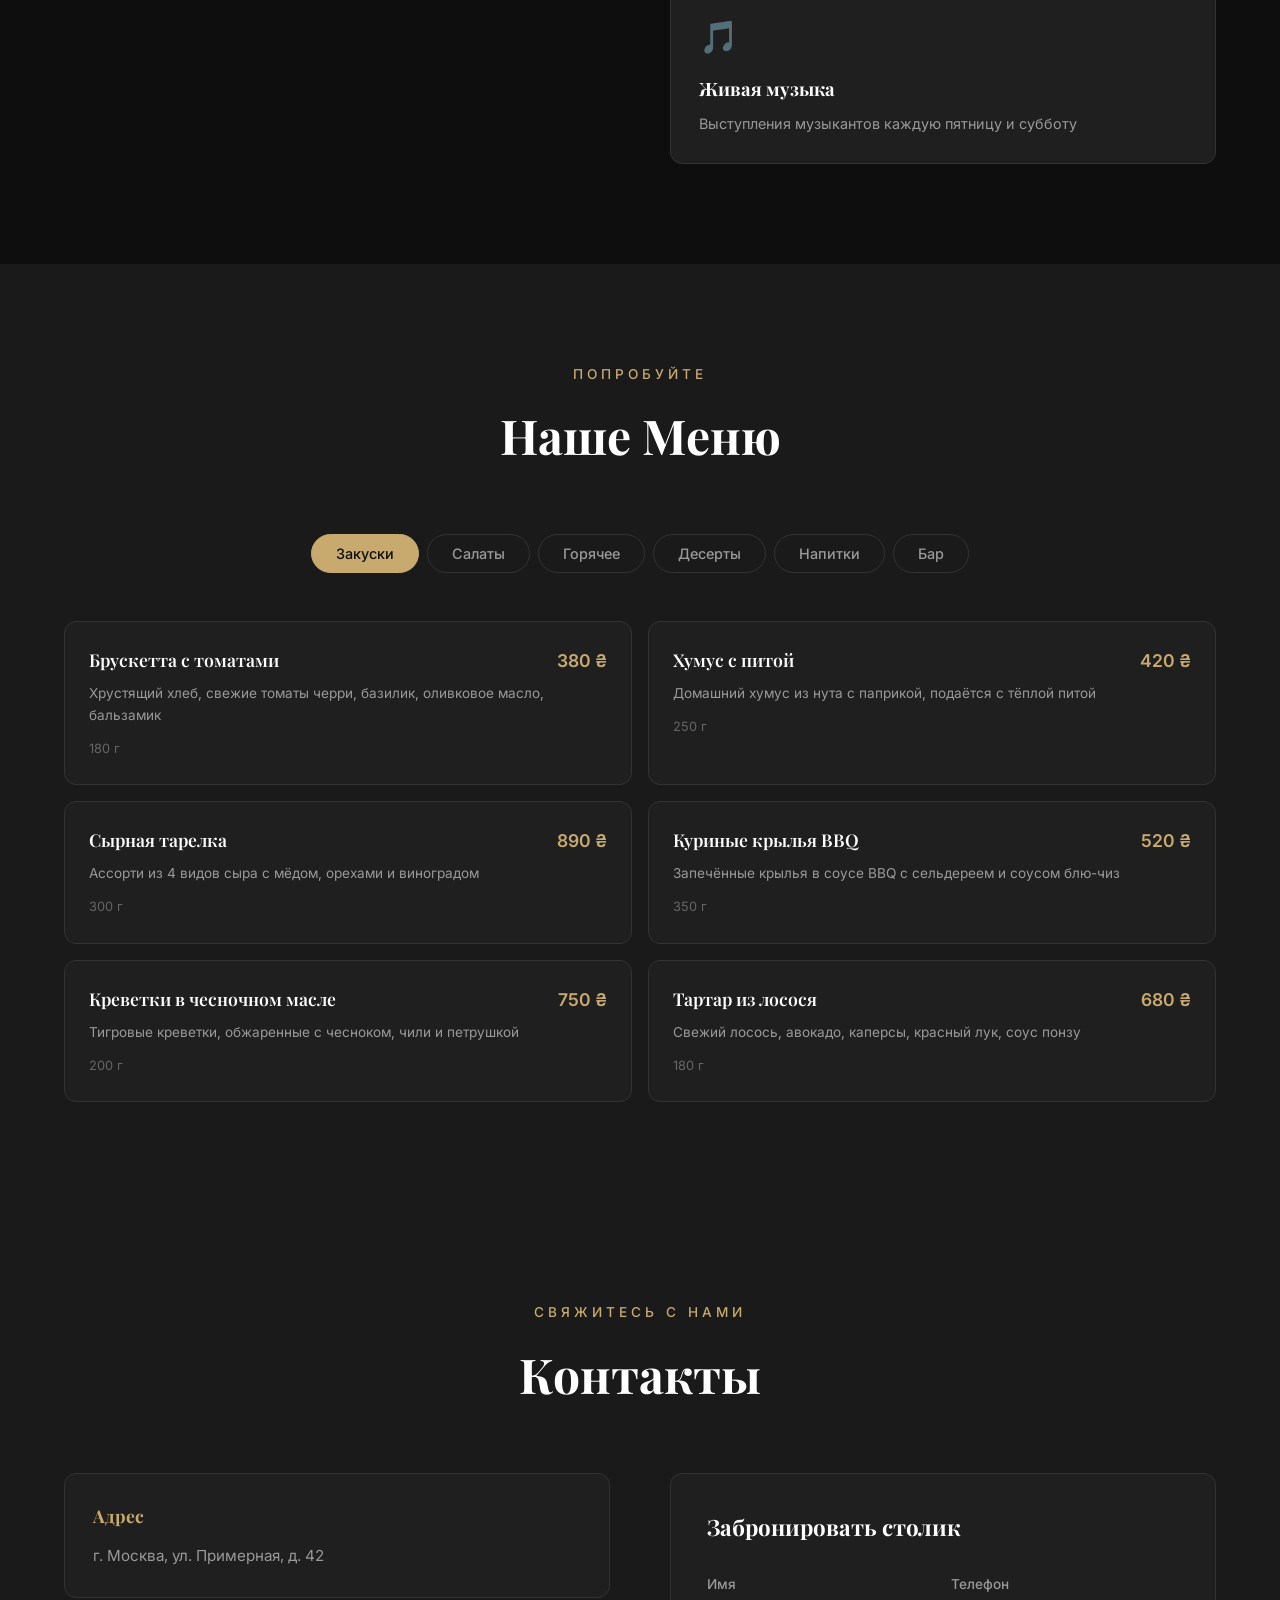
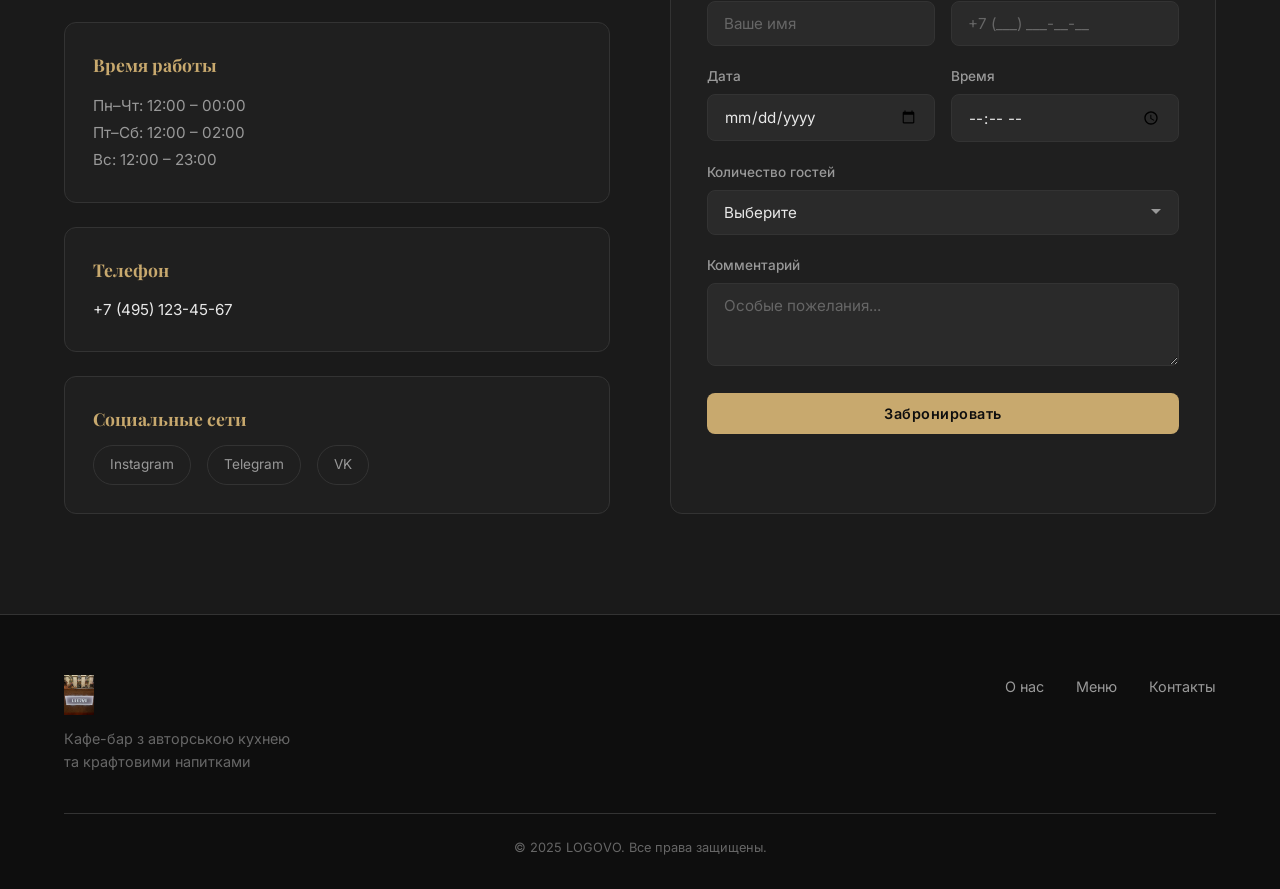
==== commit ff418eac: "Видалено секцію галереї (Атмосфера / Наше пространство) з навігації та основного вмісту" ====
--- a/index.html
+++ b/index.html
@@ -23,7 +23,6 @@
             <ul class="nav-links" id="navLinks">
                 <li><a href="#about">О нас</a></li>
                 <li><a href="#menu">Меню</a></li>
-                <li><a href="#gallery">Галерея</a></li>
                 <li><a href="#contact">Контакты</a></li>
                 <li><a href="#contact" class="btn btn-nav">Забронировать</a></li>
             </ul>
@@ -392,43 +391,6 @@
                             <p class="menu-item-desc">Красное / Белое / Розе — подробная карта вин у официанта</p>
                             <span class="menu-item-weight">150 мл</span>
                         </div>
-                    </div>
-                </div>
-            </div>
-        </div>
-    </section>
-
-    <!-- Gallery Section -->
-    <section class="section gallery" id="gallery">
-        <div class="container">
-            <div class="section-header">
-                <p class="section-label">Атмосфера</p>
-                <h2 class="section-title">Наше пространство</h2>
-            </div>
-            <div class="gallery-grid">
-                <div class="gallery-item gallery-item-large">
-                    <div class="gallery-placeholder">
-                        <span>Интерьер зала</span>
-                    </div>
-                </div>
-                <div class="gallery-item">
-                    <div class="gallery-placeholder">
-                        <span>Барная стойка</span>
-                    </div>
-                </div>
-                <div class="gallery-item">
-                    <div class="gallery-placeholder">
-                        <span>Блюда</span>
-                    </div>
-                </div>
-                <div class="gallery-item">
-                    <div class="gallery-placeholder">
-                        <span>Коктейли</span>
-                    </div>
-                </div>
-                <div class="gallery-item gallery-item-large">
-                    <div class="gallery-placeholder">
-                        <span>Живая музыка</span>
                     </div>
                 </div>
             </div>
@@ -525,7 +487,6 @@
                 <div class="footer-links">
                     <a href="#about">О нас</a>
                     <a href="#menu">Меню</a>
-                    <a href="#gallery">Галерея</a>
                     <a href="#contact">Контакты</a>
                 </div>
             </div>
